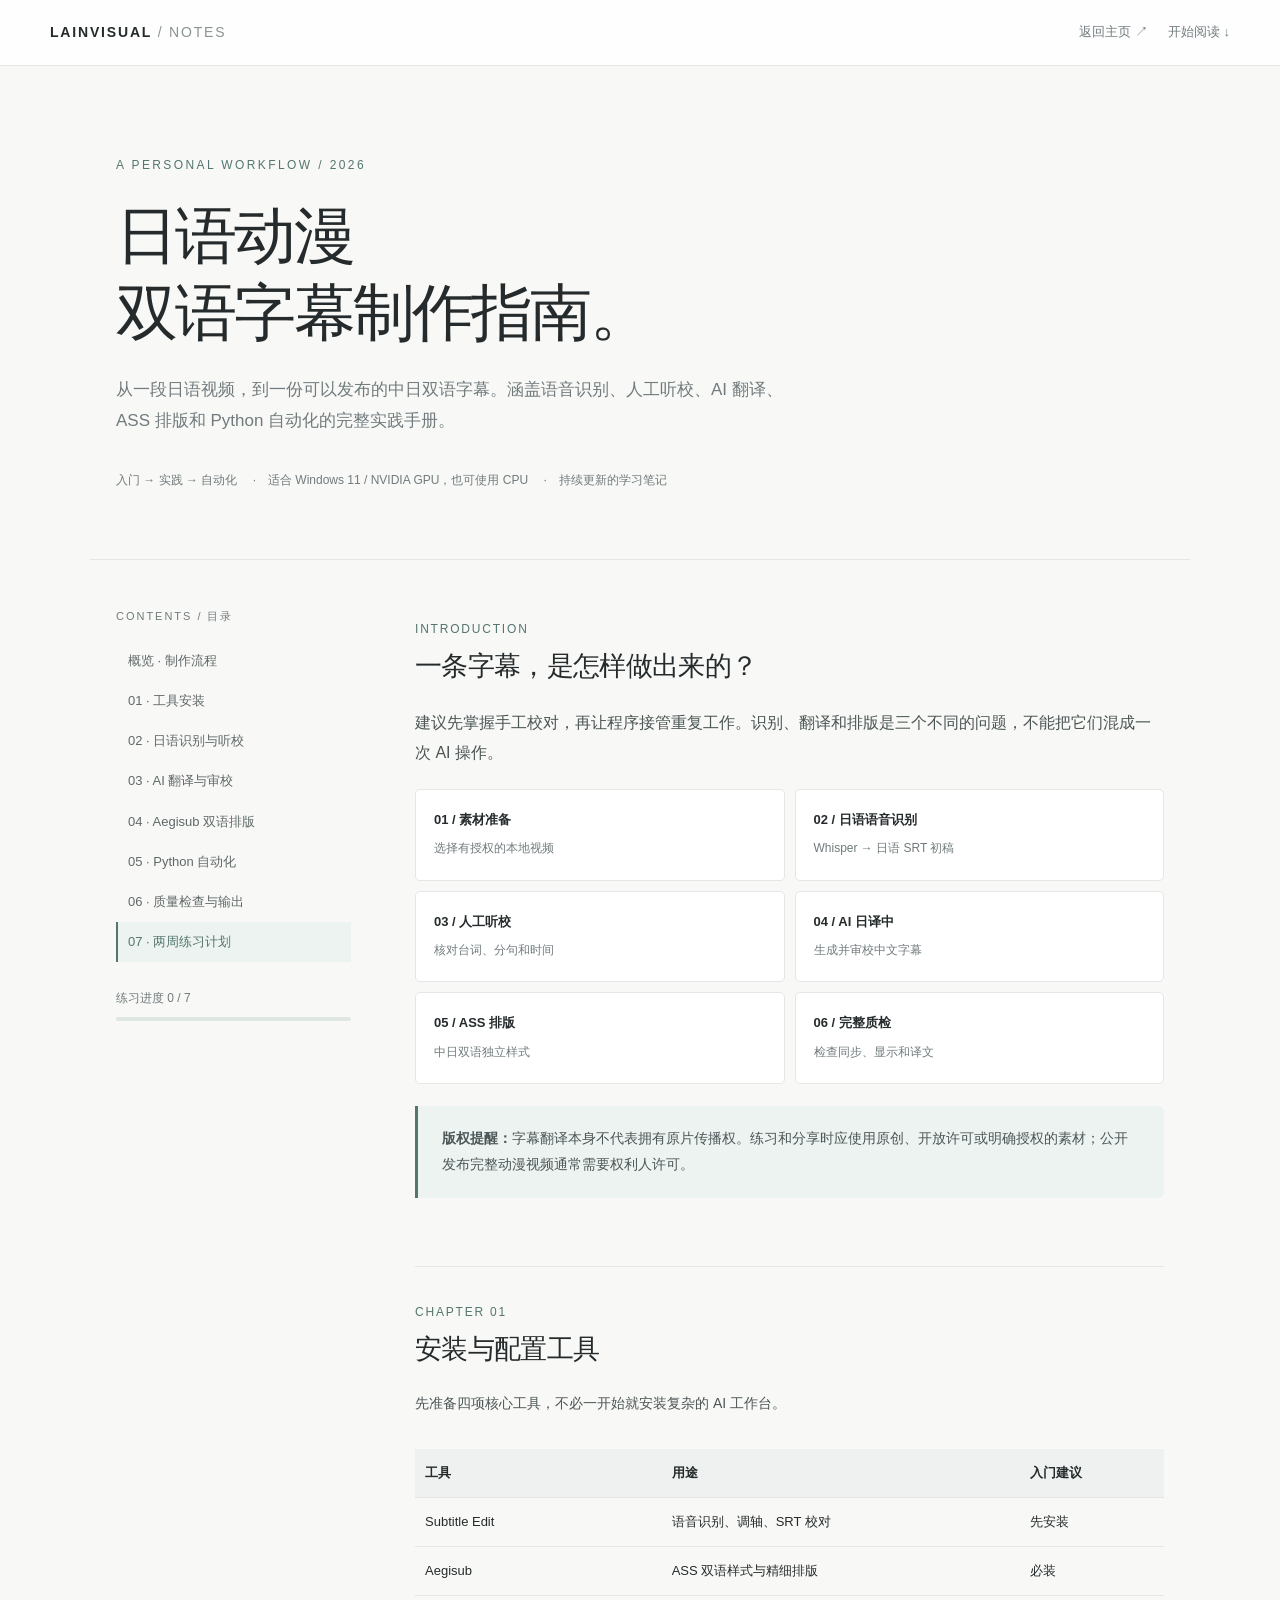
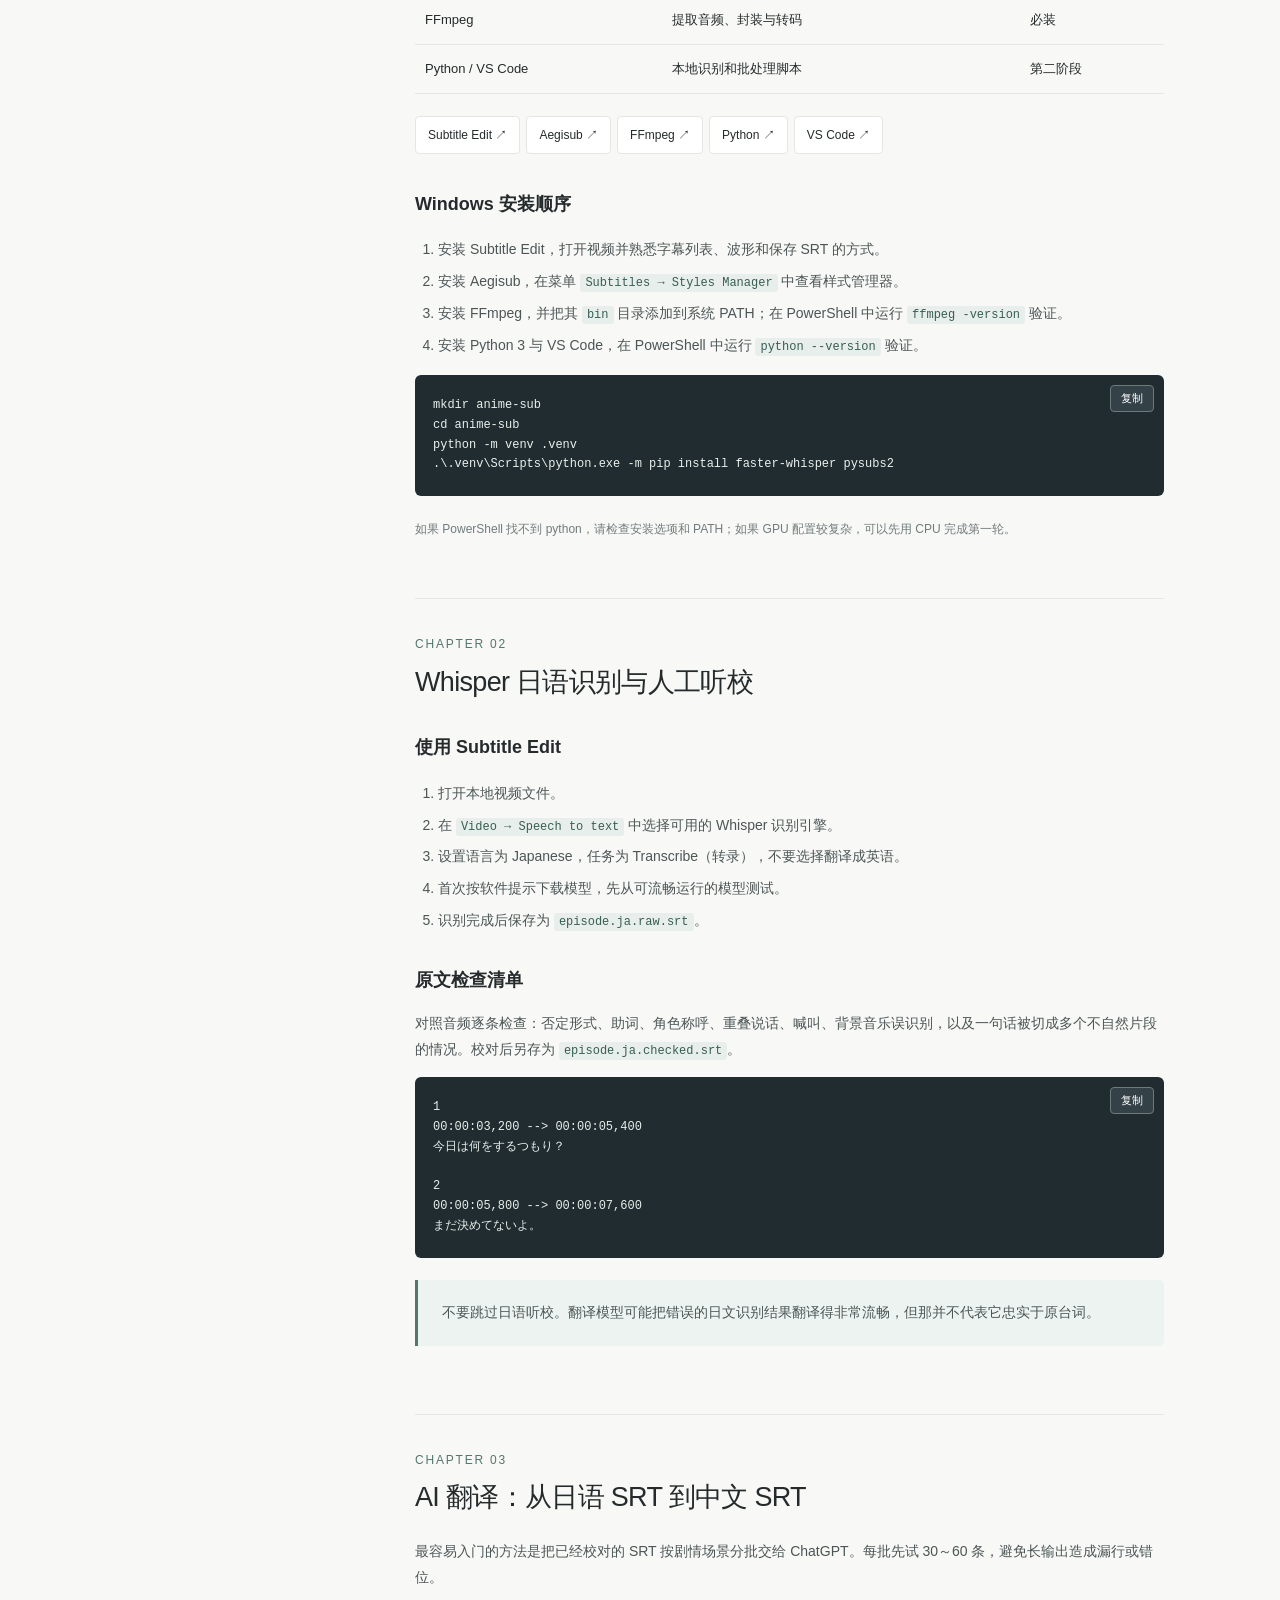
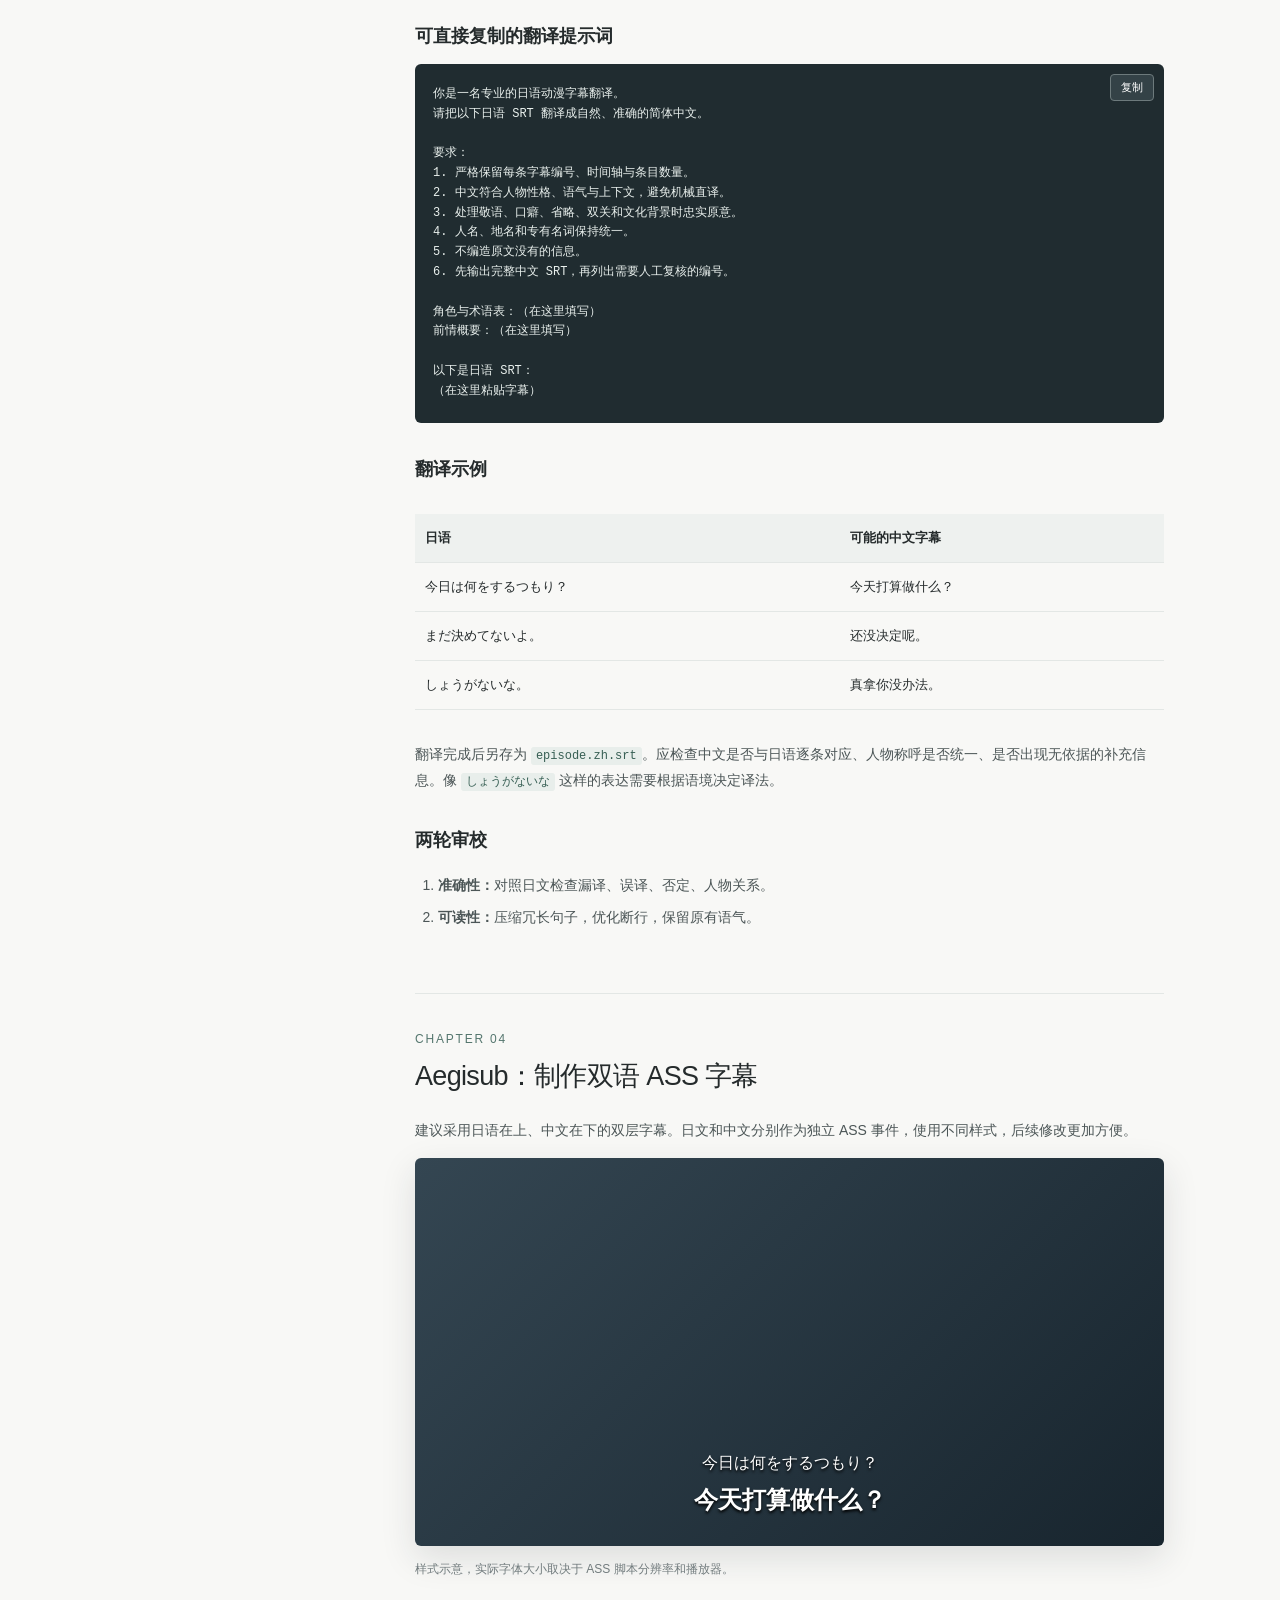
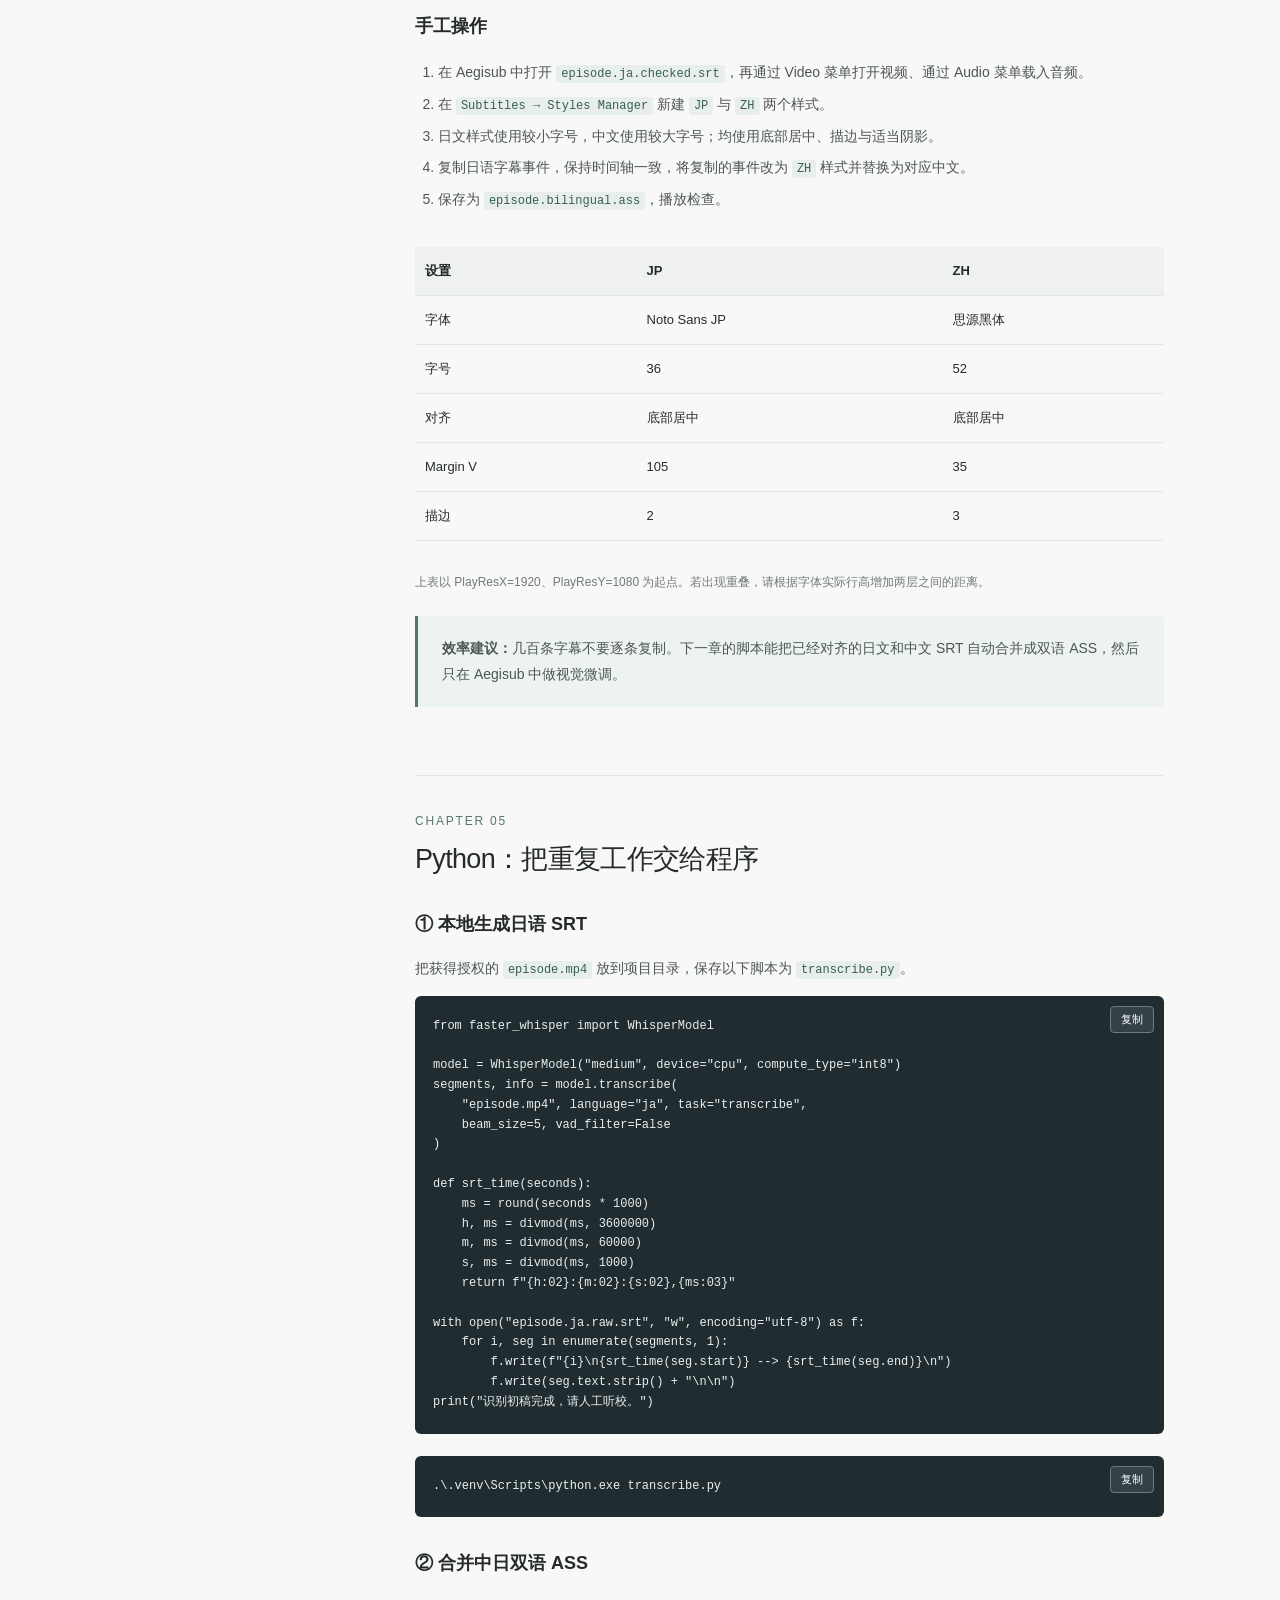
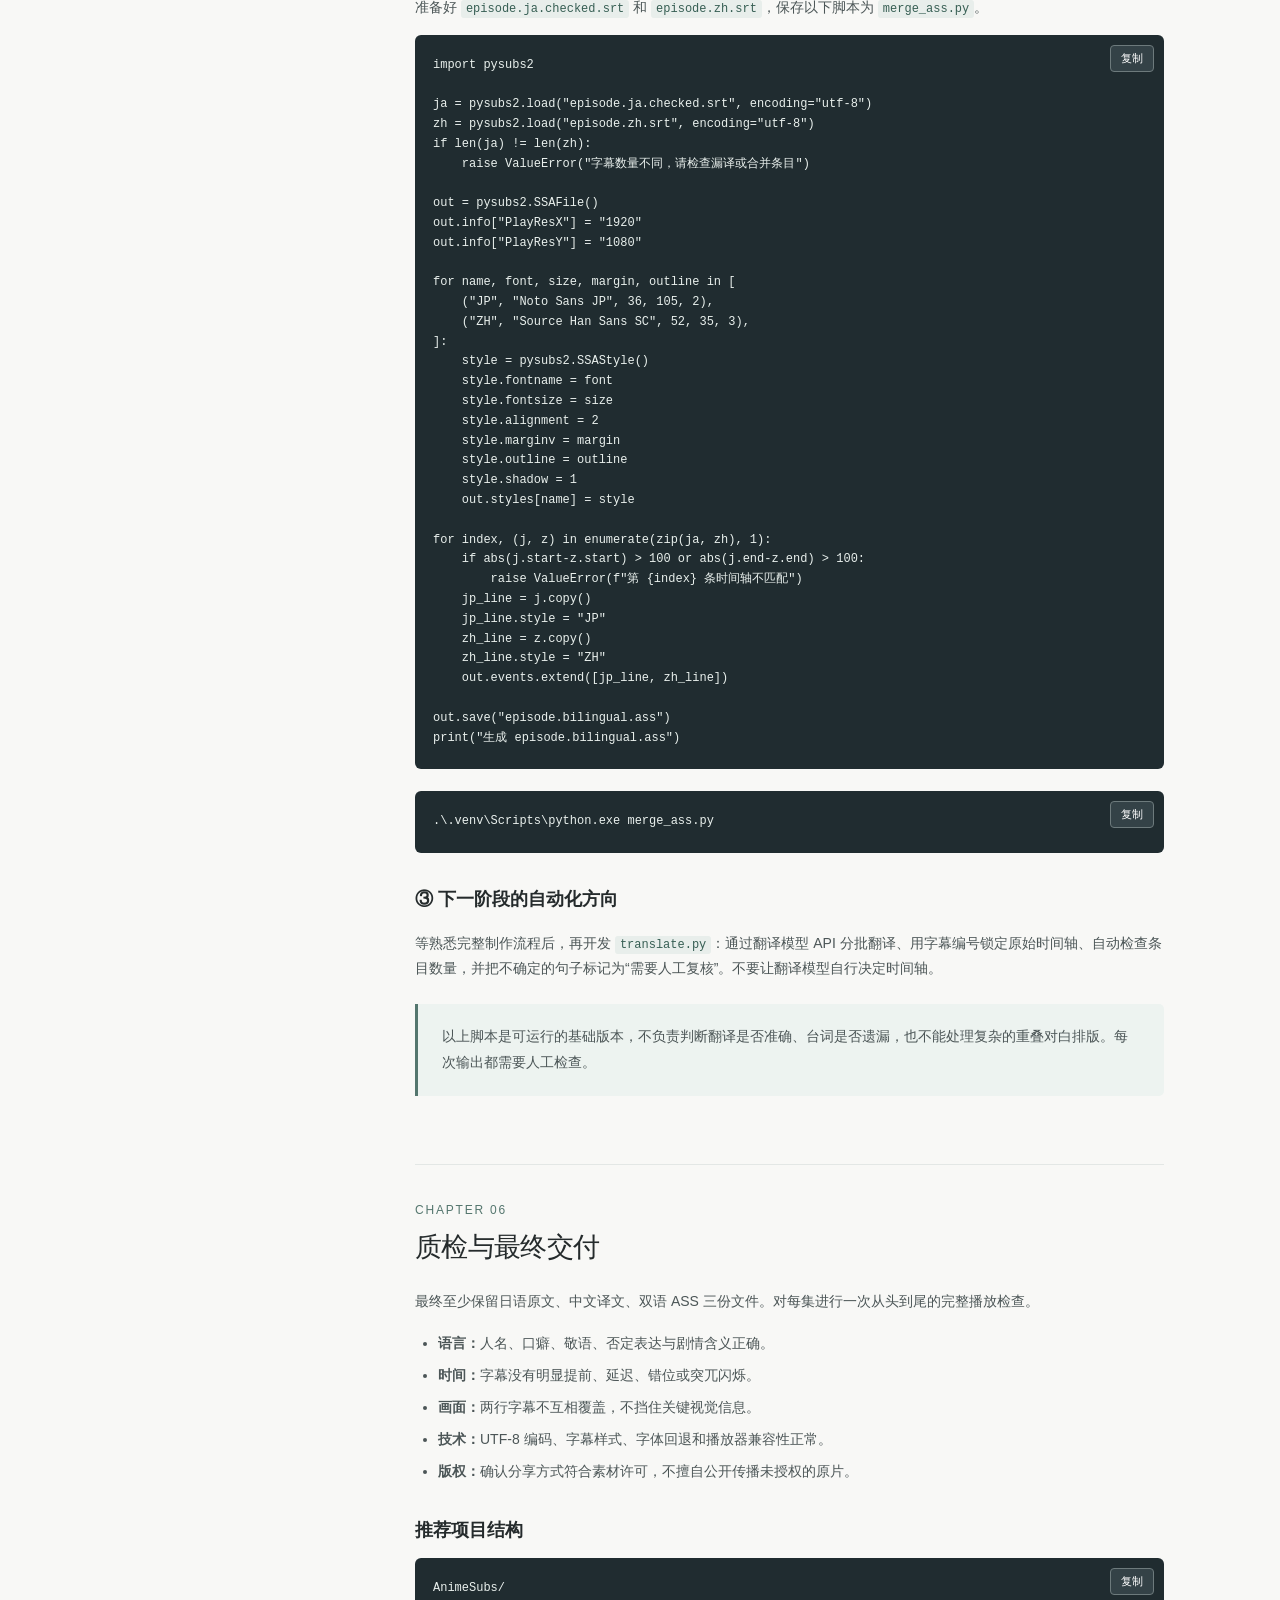
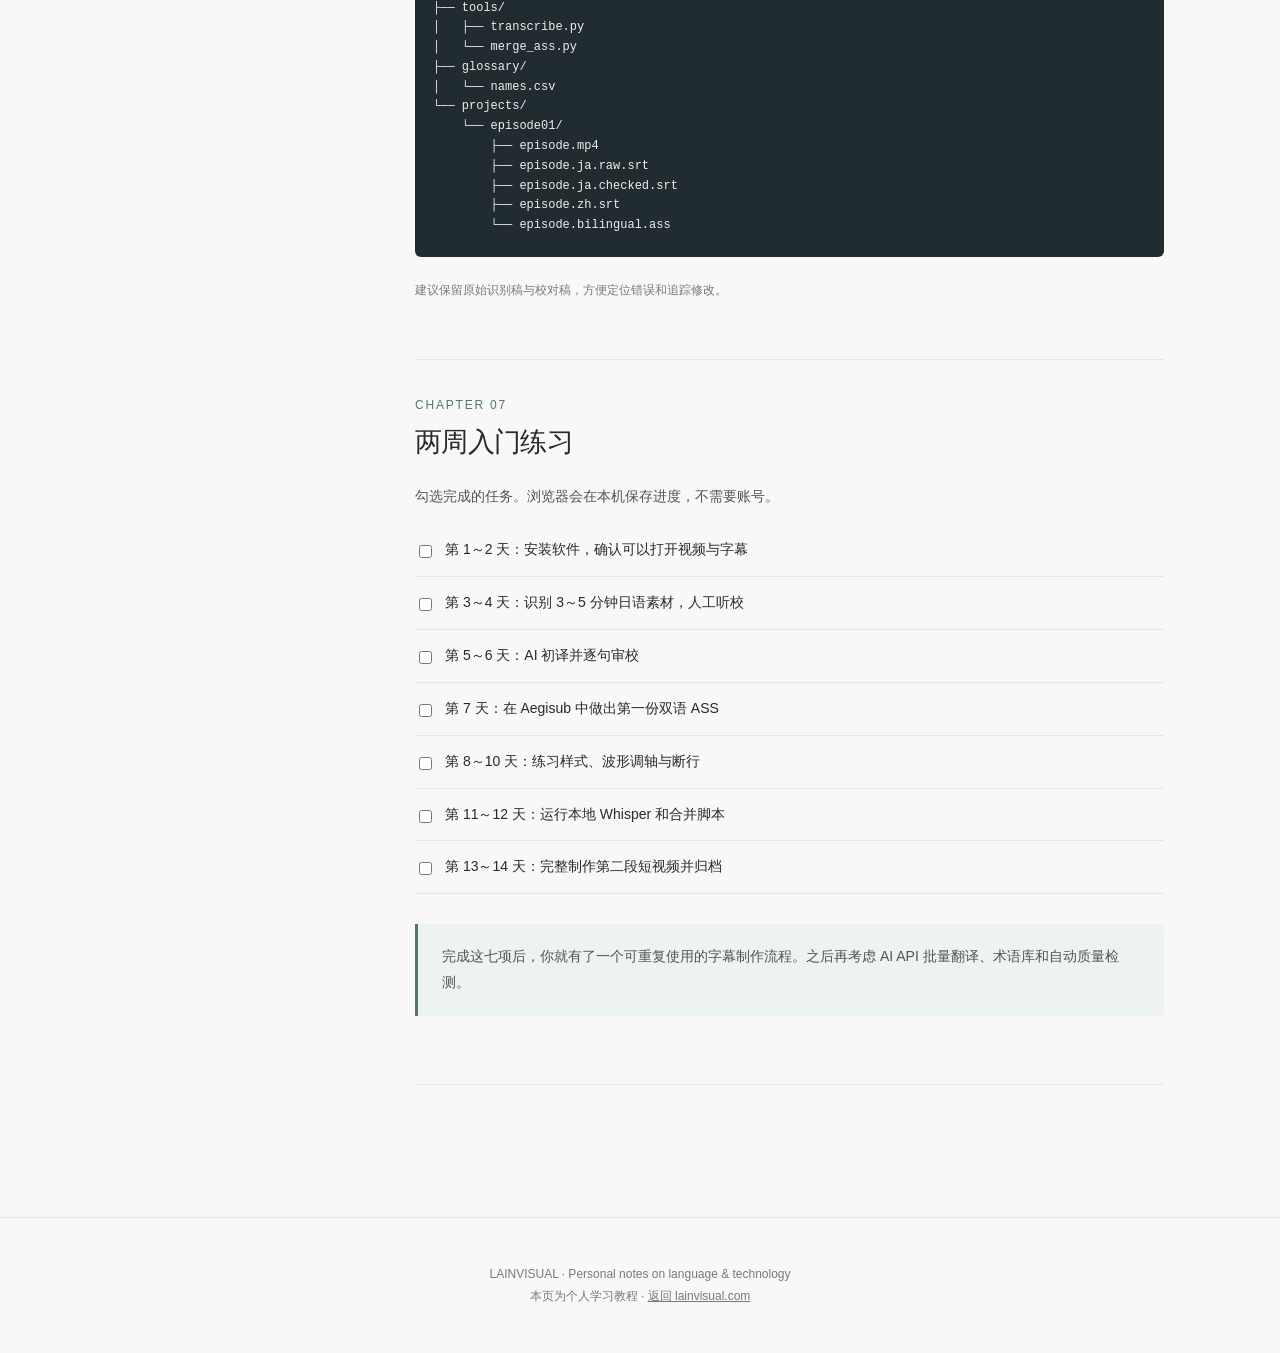
==== subtitle-guide/index.html @ d0a7da29 "Add files via upload" ====
<!doctype html>
<html lang="zh-CN">
<head>
<meta charset="utf-8"><meta name="viewport" content="width=device-width,initial-scale=1">
<meta name="description" content="从零开始制作日语动漫中日双语字幕：Whisper 识别、AI 翻译、Aegisub 排版与 Python 自动化。">
<title>日语动漫双语字幕制作指南 — lainvisual</title>
<style>
:root{--bg:#f8f8f6;--paper:#fff;--ink:#252b2c;--muted:#717b7d;--line:#e3e7e5;--accent:#54766e;--light:#edf3f0;--code:#202c30}*{box-sizing:border-box}html{scroll-behavior:smooth}body{margin:0;background:var(--bg);color:var(--ink);font-family:Inter,-apple-system,BlinkMacSystemFont,"Noto Sans SC","Microsoft YaHei",sans-serif;line-height:1.85}a{color:inherit}a:hover{color:var(--accent)}.top{height:66px;border-bottom:1px solid var(--line);background:#ffffffd9;backdrop-filter:blur(12px);display:flex;align-items:center;justify-content:space-between;padding:0 max(24px,calc((100vw - 1180px)/2));position:sticky;top:0;z-index:5}.brand{text-decoration:none;letter-spacing:.13em;font-weight:600;font-size:14px}.topright{font-size:13px;color:var(--muted)}.topright a{text-decoration:none;margin-left:20px}.hero{max-width:1100px;margin:auto;padding:88px 26px 68px;border-bottom:1px solid var(--line)}.eyebrow{font-size:12px;letter-spacing:.2em;color:var(--accent);text-transform:uppercase}.hero h1{font-size:clamp(35px,5vw,62px);letter-spacing:-.045em;line-height:1.24;font-weight:500;margin:22px 0}.hero p{font-size:17px;max-width:670px;color:var(--muted)}.hero .meta{font-size:12px;margin-top:32px;color:var(--muted)}.layout{max-width:1100px;margin:0 auto;display:grid;grid-template-columns:235px minmax(0,1fr);gap:64px;padding:46px 26px 110px}.side{align-self:start;position:sticky;top:100px}.side .small{font-size:11px;letter-spacing:.18em;color:var(--muted);margin:0 0 15px}.side a{display:block;padding:8px 10px;border-left:2px solid transparent;text-decoration:none;font-size:13px;color:#5f6869}.side a.active,.side a:hover{border-color:var(--accent);color:var(--accent);background:#edf3f0}.progress{margin-top:25px;font-size:12px;color:var(--muted)}.bar{height:4px;background:#e0e6e2;border-radius:9px;margin-top:8px;overflow:hidden}.bar span{display:block;background:var(--accent);height:100%;width:0;transition:width .2s}main{min-width:0}section{padding:12px 0 46px;margin-bottom:22px;border-bottom:1px solid var(--line);scroll-margin-top:90px}h2{font-weight:500;font-size:27px;letter-spacing:-.025em;line-height:1.4;margin:0 0 22px}h3{font-size:18px;font-weight:600;margin:30px 0 10px}p,li{font-size:14px;color:#4c5657}li{margin:6px 0}ul,ol{padding-left:23px}.num{font-size:12px;color:var(--accent);letter-spacing:.15em;margin-bottom:8px}.lead{font-size:16px;color:#4b5655}.callout{background:var(--light);padding:20px 24px;border-left:3px solid var(--accent);margin:22px 0;border-radius:0 5px 5px 0}.callout p{margin:0}.flow{display:grid;grid-template-columns:repeat(2,1fr);gap:10px;margin:22px 0}.flow div,.panel{background:var(--paper);border:1px solid var(--line);padding:18px;border-radius:5px}.flow strong{display:block;font-size:13px}.flow small{color:var(--muted);font-size:12px}.links a{display:inline-block;padding:7px 12px;border:1px solid var(--line);border-radius:4px;text-decoration:none;background:#fff;font-size:12px;margin:4px 6px 4px 0}.links a:hover{border-color:var(--accent)}.tablewrap{overflow:auto}table{border-collapse:collapse;width:100%;font-size:13px;margin:18px 0}th,td{text-align:left;border-bottom:1px solid var(--line);padding:12px 10px;vertical-align:top}th{background:#eef1ef;font-weight:600}pre{background:var(--code);color:#e9f0ed;border-radius:6px;padding:21px 18px;overflow:auto;font-size:12px;line-height:1.65;margin:10px 0 22px}code{font-family:ui-monospace,SFMono-Regular,Consolas,monospace}p code,li code{background:#e8eeeb;padding:2px 5px;border-radius:3px;color:#375f54;font-size:12px}.codebox{position:relative}.copy{position:absolute;right:10px;top:10px;border:1px solid #6d7a7c;background:#344247;color:#fff;border-radius:4px;padding:5px 10px;cursor:pointer;font-size:11px}.preview{background:linear-gradient(135deg,#344652,#18252e);aspect-ratio:16/8.3;border-radius:6px;display:flex;flex-direction:column;justify-content:flex-end;align-items:center;padding:24px;color:#fff;box-shadow:0 12px 35px #1c2a3220}.preview .jp{font-size:16px;text-shadow:0 2px 3px #000}.preview .zh{font-size:24px;font-weight:600;text-shadow:0 2px 3px #000}.check{display:flex;align-items:flex-start;gap:10px;border-bottom:1px solid var(--line);padding:13px 0}.check input{accent-color:var(--accent);margin-top:8px}.check label{font-size:14px;cursor:pointer}.muted{color:var(--muted);font-size:12px}.foot{padding:45px 24px;text-align:center;border-top:1px solid var(--line);font-size:12px;color:var(--muted)}.mobile-nav{display:none}@media(max-width:780px){.hero{padding:60px 22px 48px}.layout{display:block;padding:20px 22px 65px}.side{display:none}.mobile-nav{display:block;padding:14px 22px;border-bottom:1px solid var(--line)}.mobile-nav select{width:100%;background:white;border:1px solid var(--line);padding:10px;color:var(--ink)}.flow{grid-template-columns:1fr}.top{padding:0 22px}.topright a{margin-left:12px}.preview .jp{font-size:12px}.preview .zh{font-size:18px}section{padding-top:32px}h2{font-size:24px}}
</style>
</head>
<body>
<header class="top"><a class="brand" href="https://lainvisual.com/">LAINVISUAL <span style="font-weight:400;color:#899391">/ NOTES</span></a><div class="topright"><a href="https://lainvisual.com/">返回主页 ↗</a><a href="#start">开始阅读 ↓</a></div></header>
<div class="hero"><div class="eyebrow">A PERSONAL WORKFLOW / 2026</div><h1>日语动漫<br>双语字幕制作指南。</h1><p>从一段日语视频，到一份可以发布的中日双语字幕。涵盖语音识别、人工听校、AI 翻译、ASS 排版和 Python 自动化的完整实践手册。</p><div class="meta">入门 → 实践 → 自动化　 ·　适合 Windows 11 / NVIDIA GPU，也可使用 CPU　 ·　持续更新的学习笔记</div></div>
<div class="mobile-nav"><select aria-label="跳转章节" onchange="location.hash=this.value"><option value="start">选择章节</option><option value="tools">01 · 安装工具</option><option value="transcribe">02 · 识别日语</option><option value="translate">03 · AI 翻译</option><option value="aegisub">04 · 双语排版</option><option value="automation">05 · Python 自动化</option><option value="quality">06 · 质检</option><option value="plan">07 · 练习计划</option></select></div>
<div class="layout"><aside class="side"><div class="small">CONTENTS / 目录</div><nav id="nav"><a href="#start">概览 · 制作流程</a><a href="#tools">01 · 工具安装</a><a href="#transcribe">02 · 日语识别与听校</a><a href="#translate">03 · AI 翻译与审校</a><a href="#aegisub">04 · Aegisub 双语排版</a><a href="#automation">05 · Python 自动化</a><a href="#quality">06 · 质量检查与输出</a><a href="#plan">07 · 两周练习计划</a></nav><div class="progress">练习进度 <span id="count">0 / 7</span><div class="bar"><span id="fill"></span></div></div></aside>
<main>
<section id="start"><div class="num">INTRODUCTION</div><h2>一条字幕，是怎样做出来的？</h2><p class="lead">建议先掌握手工校对，再让程序接管重复工作。识别、翻译和排版是三个不同的问题，不能把它们混成一次 AI 操作。</p><div class="flow"><div><strong>01 / 素材准备</strong><small>选择有授权的本地视频</small></div><div><strong>02 / 日语语音识别</strong><small>Whisper → 日语 SRT 初稿</small></div><div><strong>03 / 人工听校</strong><small>核对台词、分句和时间</small></div><div><strong>04 / AI 日译中</strong><small>生成并审校中文字幕</small></div><div><strong>05 / ASS 排版</strong><small>中日双语独立样式</small></div><div><strong>06 / 完整质检</strong><small>检查同步、显示和译文</small></div></div><div class="callout"><p><strong>版权提醒：</strong>字幕翻译本身不代表拥有原片传播权。练习和分享时应使用原创、开放许可或明确授权的素材；公开发布完整动漫视频通常需要权利人许可。</p></div></section>
<section id="tools"><div class="num">CHAPTER 01</div><h2>安装与配置工具</h2><p>先准备四项核心工具，不必一开始就安装复杂的 AI 工作台。</p><div class="tablewrap"><table><thead><tr><th>工具</th><th>用途</th><th>入门建议</th></tr></thead><tbody><tr><td>Subtitle Edit</td><td>语音识别、调轴、SRT 校对</td><td>先安装</td></tr><tr><td>Aegisub</td><td>ASS 双语样式与精细排版</td><td>必装</td></tr><tr><td>FFmpeg</td><td>提取音频、封装与转码</td><td>必装</td></tr><tr><td>Python / VS Code</td><td>本地识别和批处理脚本</td><td>第二阶段</td></tr></tbody></table></div><div class="links"><a href="https://github.com/SubtitleEdit/subtitleedit" target="_blank" rel="noopener">Subtitle Edit ↗</a><a href="https://aegisub.org/" target="_blank" rel="noopener">Aegisub ↗</a><a href="https://ffmpeg.org/download.html" target="_blank" rel="noopener">FFmpeg ↗</a><a href="https://www.python.org/downloads/" target="_blank" rel="noopener">Python ↗</a><a href="https://code.visualstudio.com/" target="_blank" rel="noopener">VS Code ↗</a></div><h3>Windows 安装顺序</h3><ol><li>安装 Subtitle Edit，打开视频并熟悉字幕列表、波形和保存 SRT 的方式。</li><li>安装 Aegisub，在菜单 <code>Subtitles → Styles Manager</code> 中查看样式管理器。</li><li>安装 FFmpeg，并把其 <code>bin</code> 目录添加到系统 PATH；在 PowerShell 中运行 <code>ffmpeg -version</code> 验证。</li><li>安装 Python 3 与 VS Code，在 PowerShell 中运行 <code>python --version</code> 验证。</li></ol><div class="codebox"><button class="copy">复制</button><pre><code>mkdir anime-sub
cd anime-sub
python -m venv .venv
.\.venv\Scripts\python.exe -m pip install faster-whisper pysubs2</code></pre></div><p class="muted">如果 PowerShell 找不到 python，请检查安装选项和 PATH；如果 GPU 配置较复杂，可以先用 CPU 完成第一轮。</p></section>
<section id="transcribe"><div class="num">CHAPTER 02</div><h2>Whisper 日语识别与人工听校</h2><h3>使用 Subtitle Edit</h3><ol><li>打开本地视频文件。</li><li>在 <code>Video → Speech to text</code> 中选择可用的 Whisper 识别引擎。</li><li>设置语言为 Japanese，任务为 Transcribe（转录），不要选择翻译成英语。</li><li>首次按软件提示下载模型，先从可流畅运行的模型测试。</li><li>识别完成后保存为 <code>episode.ja.raw.srt</code>。</li></ol><h3>原文检查清单</h3><p>对照音频逐条检查：否定形式、助词、角色称呼、重叠说话、喊叫、背景音乐误识别，以及一句话被切成多个不自然片段的情况。校对后另存为 <code>episode.ja.checked.srt</code>。</p><div class="codebox"><button class="copy">复制</button><pre><code>1
00:00:03,200 --> 00:00:05,400
今日は何をするつもり？

2
00:00:05,800 --> 00:00:07,600
まだ決めてないよ。</code></pre></div><div class="callout"><p>不要跳过日语听校。翻译模型可能把错误的日文识别结果翻译得非常流畅，但那并不代表它忠实于原台词。</p></div></section>
<section id="translate"><div class="num">CHAPTER 03</div><h2>AI 翻译：从日语 SRT 到中文 SRT</h2><p>最容易入门的方法是把已经校对的 SRT 按剧情场景分批交给 ChatGPT。每批先试 30～60 条，避免长输出造成漏行或错位。</p><h3>可直接复制的翻译提示词</h3><div class="codebox"><button class="copy">复制</button><pre><code>你是一名专业的日语动漫字幕翻译。
请把以下日语 SRT 翻译成自然、准确的简体中文。

要求：
1. 严格保留每条字幕编号、时间轴与条目数量。
2. 中文符合人物性格、语气与上下文，避免机械直译。
3. 处理敬语、口癖、省略、双关和文化背景时忠实原意。
4. 人名、地名和专有名词保持统一。
5. 不编造原文没有的信息。
6. 先输出完整中文 SRT，再列出需要人工复核的编号。

角色与术语表：（在这里填写）
前情概要：（在这里填写）

以下是日语 SRT：
（在这里粘贴字幕）</code></pre></div><h3>翻译示例</h3><div class="tablewrap"><table><thead><tr><th>日语</th><th>可能的中文字幕</th></tr></thead><tbody><tr><td>今日は何をするつもり？</td><td>今天打算做什么？</td></tr><tr><td>まだ決めてないよ。</td><td>还没决定呢。</td></tr><tr><td>しょうがないな。</td><td>真拿你没办法。</td></tr></tbody></table></div><p>翻译完成后另存为 <code>episode.zh.srt</code>。应检查中文是否与日语逐条对应、人物称呼是否统一、是否出现无依据的补充信息。像 <code>しょうがないな</code> 这样的表达需要根据语境决定译法。</p><h3>两轮审校</h3><ol><li><strong>准确性：</strong>对照日文检查漏译、误译、否定、人物关系。</li><li><strong>可读性：</strong>压缩冗长句子，优化断行，保留原有语气。</li></ol></section>
<section id="aegisub"><div class="num">CHAPTER 04</div><h2>Aegisub：制作双语 ASS 字幕</h2><p>建议采用日语在上、中文在下的双层字幕。日文和中文分别作为独立 ASS 事件，使用不同样式，后续修改更加方便。</p><div class="preview"><div class="jp">今日は何をするつもり？</div><div class="zh">今天打算做什么？</div></div><p class="muted">样式示意，实际字体大小取决于 ASS 脚本分辨率和播放器。</p><h3>手工操作</h3><ol><li>在 Aegisub 中打开 <code>episode.ja.checked.srt</code>，再通过 Video 菜单打开视频、通过 Audio 菜单载入音频。</li><li>在 <code>Subtitles → Styles Manager</code> 新建 <code>JP</code> 与 <code>ZH</code> 两个样式。</li><li>日文样式使用较小字号，中文使用较大字号；均使用底部居中、描边与适当阴影。</li><li>复制日语字幕事件，保持时间轴一致，将复制的事件改为 <code>ZH</code> 样式并替换为对应中文。</li><li>保存为 <code>episode.bilingual.ass</code>，播放检查。</li></ol><div class="tablewrap"><table><thead><tr><th>设置</th><th>JP</th><th>ZH</th></tr></thead><tbody><tr><td>字体</td><td>Noto Sans JP</td><td>思源黑体</td></tr><tr><td>字号</td><td>36</td><td>52</td></tr><tr><td>对齐</td><td>底部居中</td><td>底部居中</td></tr><tr><td>Margin V</td><td>105</td><td>35</td></tr><tr><td>描边</td><td>2</td><td>3</td></tr></tbody></table></div><p class="muted">上表以 PlayResX=1920、PlayResY=1080 为起点。若出现重叠，请根据字体实际行高增加两层之间的距离。</p><div class="callout"><p><strong>效率建议：</strong>几百条字幕不要逐条复制。下一章的脚本能把已经对齐的日文和中文 SRT 自动合并成双语 ASS，然后只在 Aegisub 中做视觉微调。</p></div></section>
<section id="automation"><div class="num">CHAPTER 05</div><h2>Python：把重复工作交给程序</h2><h3>① 本地生成日语 SRT</h3><p>把获得授权的 <code>episode.mp4</code> 放到项目目录，保存以下脚本为 <code>transcribe.py</code>。</p><div class="codebox"><button class="copy">复制</button><pre><code>from faster_whisper import WhisperModel

model = WhisperModel("medium", device="cpu", compute_type="int8")
segments, info = model.transcribe(
    "episode.mp4", language="ja", task="transcribe",
    beam_size=5, vad_filter=False
)

def srt_time(seconds):
    ms = round(seconds * 1000)
    h, ms = divmod(ms, 3600000)
    m, ms = divmod(ms, 60000)
    s, ms = divmod(ms, 1000)
    return f"{h:02}:{m:02}:{s:02},{ms:03}"

with open("episode.ja.raw.srt", "w", encoding="utf-8") as f:
    for i, seg in enumerate(segments, 1):
        f.write(f"{i}\n{srt_time(seg.start)} --> {srt_time(seg.end)}\n")
        f.write(seg.text.strip() + "\n\n")
print("识别初稿完成，请人工听校。")</code></pre></div><div class="codebox"><button class="copy">复制</button><pre><code>.\.venv\Scripts\python.exe transcribe.py</code></pre></div><h3>② 合并中日双语 ASS</h3><p>准备好 <code>episode.ja.checked.srt</code> 和 <code>episode.zh.srt</code>，保存以下脚本为 <code>merge_ass.py</code>。</p><div class="codebox"><button class="copy">复制</button><pre><code>import pysubs2

ja = pysubs2.load("episode.ja.checked.srt", encoding="utf-8")
zh = pysubs2.load("episode.zh.srt", encoding="utf-8")
if len(ja) != len(zh):
    raise ValueError("字幕数量不同，请检查漏译或合并条目")

out = pysubs2.SSAFile()
out.info["PlayResX"] = "1920"
out.info["PlayResY"] = "1080"

for name, font, size, margin, outline in [
    ("JP", "Noto Sans JP", 36, 105, 2),
    ("ZH", "Source Han Sans SC", 52, 35, 3),
]:
    style = pysubs2.SSAStyle()
    style.fontname = font
    style.fontsize = size
    style.alignment = 2
    style.marginv = margin
    style.outline = outline
    style.shadow = 1
    out.styles[name] = style

for index, (j, z) in enumerate(zip(ja, zh), 1):
    if abs(j.start-z.start) > 100 or abs(j.end-z.end) > 100:
        raise ValueError(f"第 {index} 条时间轴不匹配")
    jp_line = j.copy()
    jp_line.style = "JP"
    zh_line = z.copy()
    zh_line.style = "ZH"
    out.events.extend([jp_line, zh_line])

out.save("episode.bilingual.ass")
print("生成 episode.bilingual.ass")</code></pre></div><div class="codebox"><button class="copy">复制</button><pre><code>.\.venv\Scripts\python.exe merge_ass.py</code></pre></div><h3>③ 下一阶段的自动化方向</h3><p>等熟悉完整制作流程后，再开发 <code>translate.py</code>：通过翻译模型 API 分批翻译、用字幕编号锁定原始时间轴、自动检查条目数量，并把不确定的句子标记为“需要人工复核”。不要让翻译模型自行决定时间轴。</p><div class="callout"><p>以上脚本是可运行的基础版本，不负责判断翻译是否准确、台词是否遗漏，也不能处理复杂的重叠对白排版。每次输出都需要人工检查。</p></div></section>
<section id="quality"><div class="num">CHAPTER 06</div><h2>质检与最终交付</h2><p>最终至少保留日语原文、中文译文、双语 ASS 三份文件。对每集进行一次从头到尾的完整播放检查。</p><ul><li><strong>语言：</strong>人名、口癖、敬语、否定表达与剧情含义正确。</li><li><strong>时间：</strong>字幕没有明显提前、延迟、错位或突兀闪烁。</li><li><strong>画面：</strong>两行字幕不互相覆盖，不挡住关键视觉信息。</li><li><strong>技术：</strong>UTF-8 编码、字幕样式、字体回退和播放器兼容性正常。</li><li><strong>版权：</strong>确认分享方式符合素材许可，不擅自公开传播未授权的原片。</li></ul><h3>推荐项目结构</h3><div class="codebox"><button class="copy">复制</button><pre><code>AnimeSubs/
├── tools/
│   ├── transcribe.py
│   └── merge_ass.py
├── glossary/
│   └── names.csv
└── projects/
    └── episode01/
        ├── episode.mp4
        ├── episode.ja.raw.srt
        ├── episode.ja.checked.srt
        ├── episode.zh.srt
        └── episode.bilingual.ass</code></pre></div><p class="muted">建议保留原始识别稿与校对稿，方便定位错误和追踪修改。</p></section>
<section id="plan"><div class="num">CHAPTER 07</div><h2>两周入门练习</h2><p>勾选完成的任务。浏览器会在本机保存进度，不需要账号。</p><div id="checklist"><div class="check"><input id="t0" type="checkbox"><label for="t0">第 1～2 天：安装软件，确认可以打开视频与字幕</label></div><div class="check"><input id="t1" type="checkbox"><label for="t1">第 3～4 天：识别 3～5 分钟日语素材，人工听校</label></div><div class="check"><input id="t2" type="checkbox"><label for="t2">第 5～6 天：AI 初译并逐句审校</label></div><div class="check"><input id="t3" type="checkbox"><label for="t3">第 7 天：在 Aegisub 中做出第一份双语 ASS</label></div><div class="check"><input id="t4" type="checkbox"><label for="t4">第 8～10 天：练习样式、波形调轴与断行</label></div><div class="check"><input id="t5" type="checkbox"><label for="t5">第 11～12 天：运行本地 Whisper 和合并脚本</label></div><div class="check"><input id="t6" type="checkbox"><label for="t6">第 13～14 天：完整制作第二段短视频并归档</label></div></div><div class="callout" style="margin-top:30px"><p>完成这七项后，你就有了一个可重复使用的字幕制作流程。之后再考虑 AI API 批量翻译、术语库和自动质量检测。</p></div></section>
</main></div><footer class="foot">LAINVISUAL · Personal notes on language & technology<br>本页为个人学习教程 · <a href="https://lainvisual.com/">返回 lainvisual.com</a></footer>
<script>
document.querySelectorAll('.copy').forEach(button=>button.addEventListener('click',async()=>{const code=button.parentElement.querySelector('code').innerText;try{await navigator.clipboard.writeText(code);button.textContent='已复制 ✓';setTimeout(()=>button.textContent='复制',1700)}catch{button.textContent='请手动复制';setTimeout(()=>button.textContent='复制',1700)}}));
const checks=[...document.querySelectorAll('#checklist input')];try{const saved=JSON.parse(localStorage.getItem('lainvisual-subtitle-progress')||'[]');checks.forEach((c,i)=>c.checked=!!saved[i])}catch{}function update(){const n=checks.filter(c=>c.checked).length;document.getElementById('count').textContent=n+' / '+checks.length;document.getElementById('fill').style.width=(n/checks.length*100)+'%';try{localStorage.setItem('lainvisual-subtitle-progress',JSON.stringify(checks.map(c=>c.checked)))}catch{}}checks.forEach(c=>c.addEventListener('change',update));update();
const nav=[...document.querySelectorAll('#nav a')];const observer=new IntersectionObserver(entries=>{entries.forEach(e=>{if(e.isIntersecting){nav.forEach(a=>a.classList.toggle('active',a.getAttribute('href')==='#'+e.target.id))}})},{rootMargin:'-110px 0px -65% 0px'});document.querySelectorAll('main section').forEach(s=>observer.observe(s));
</script>
</body></html>
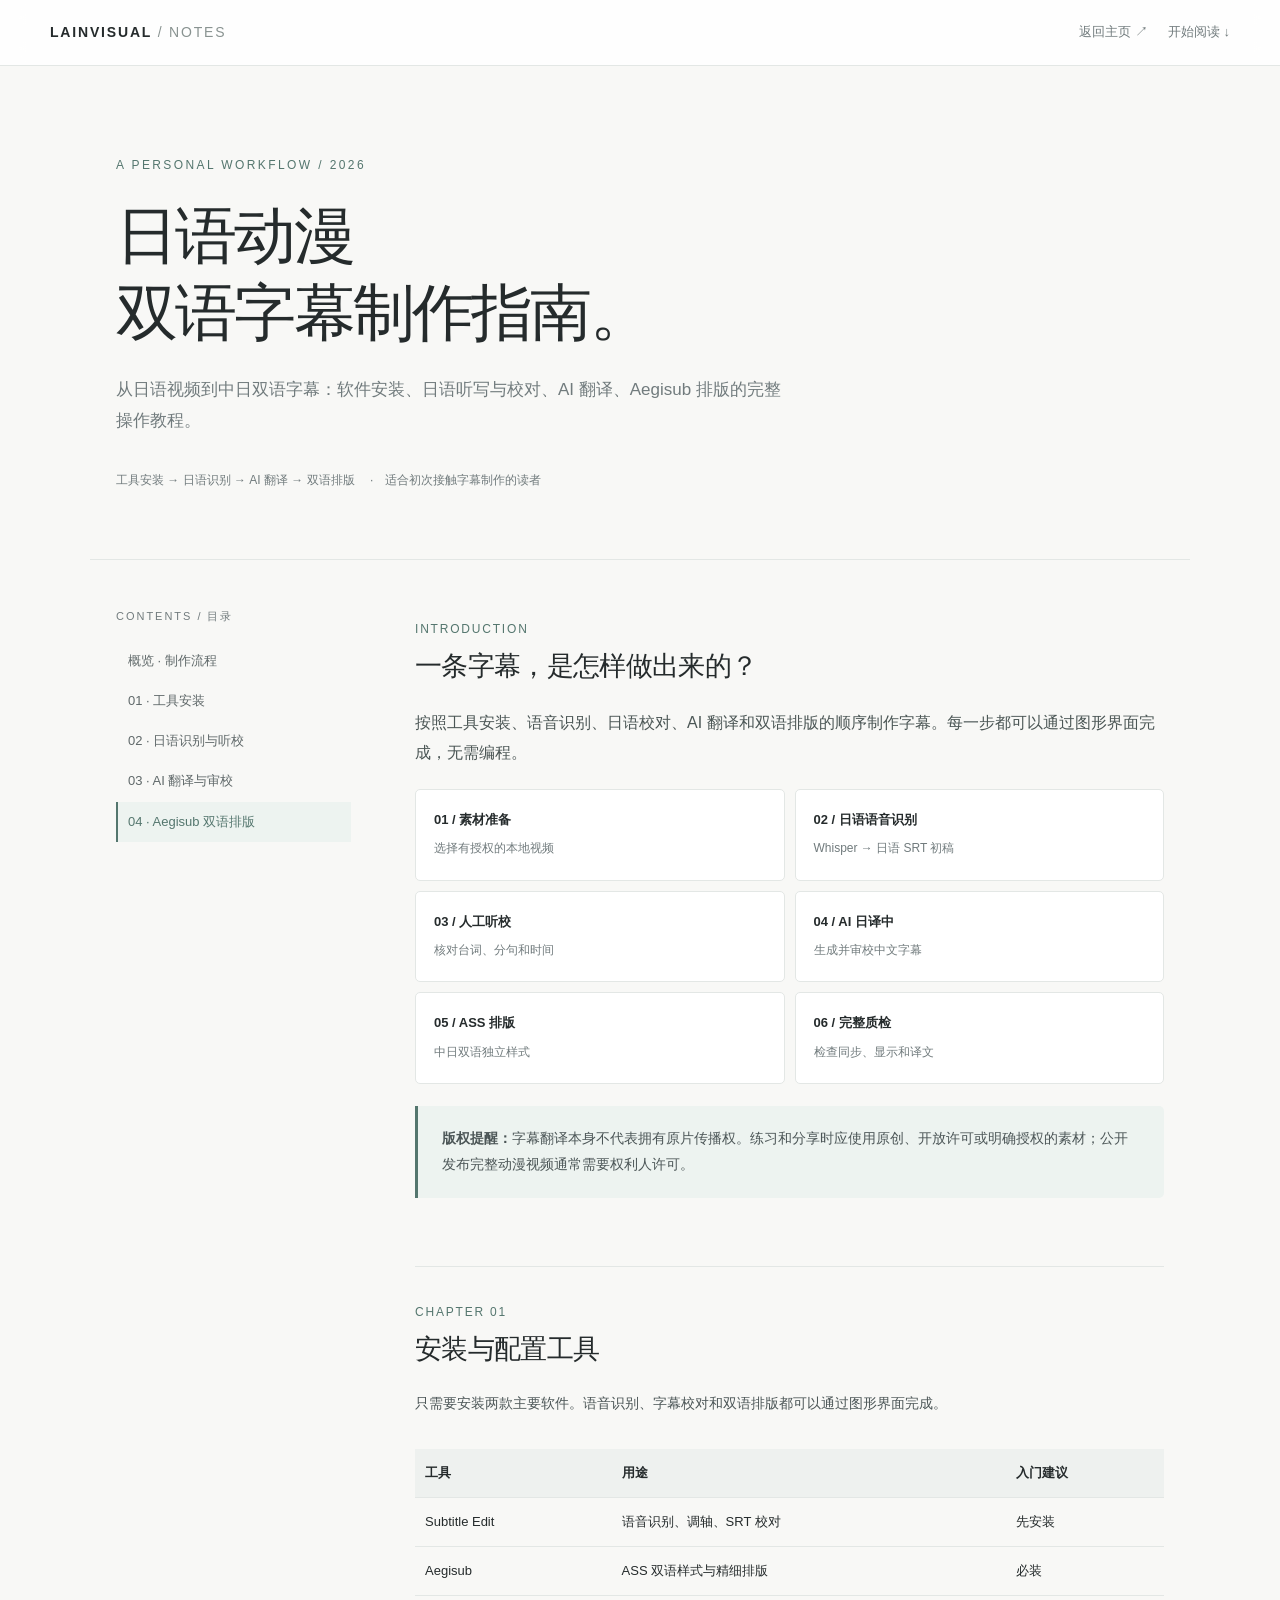
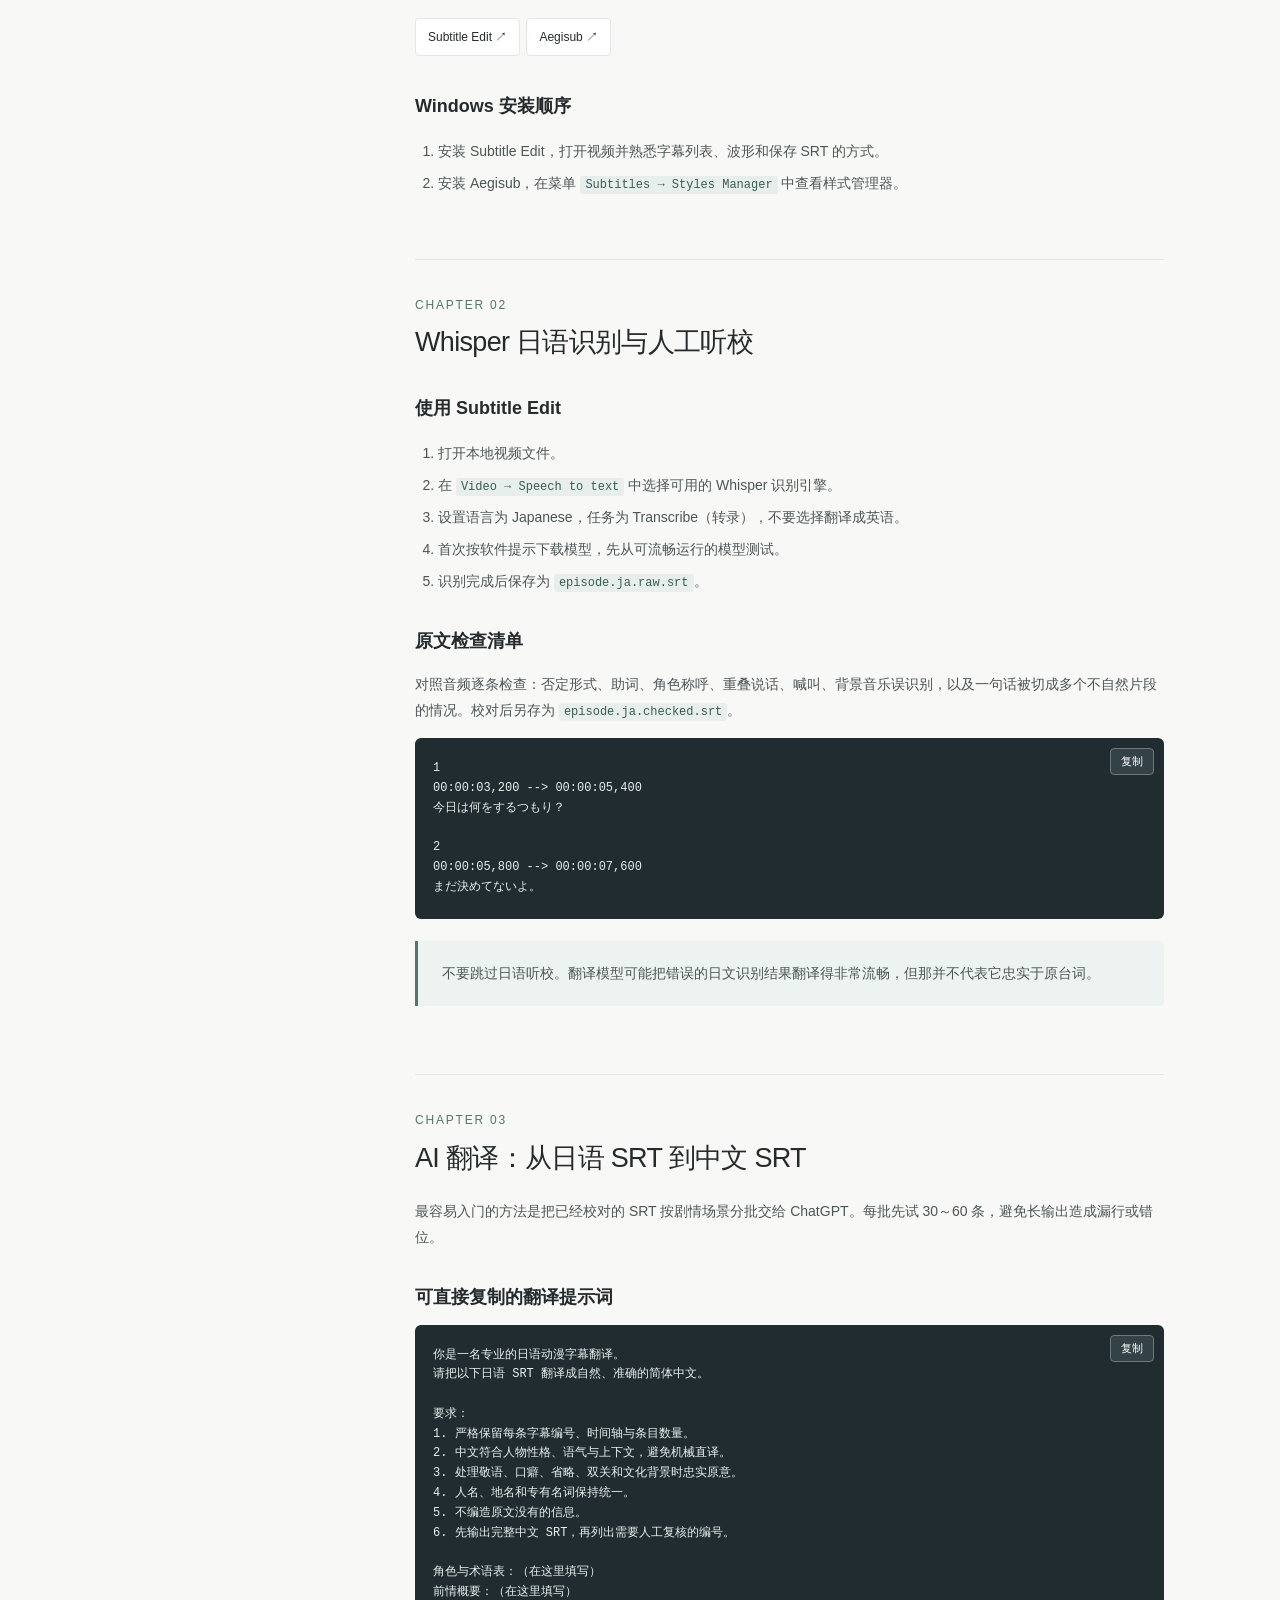
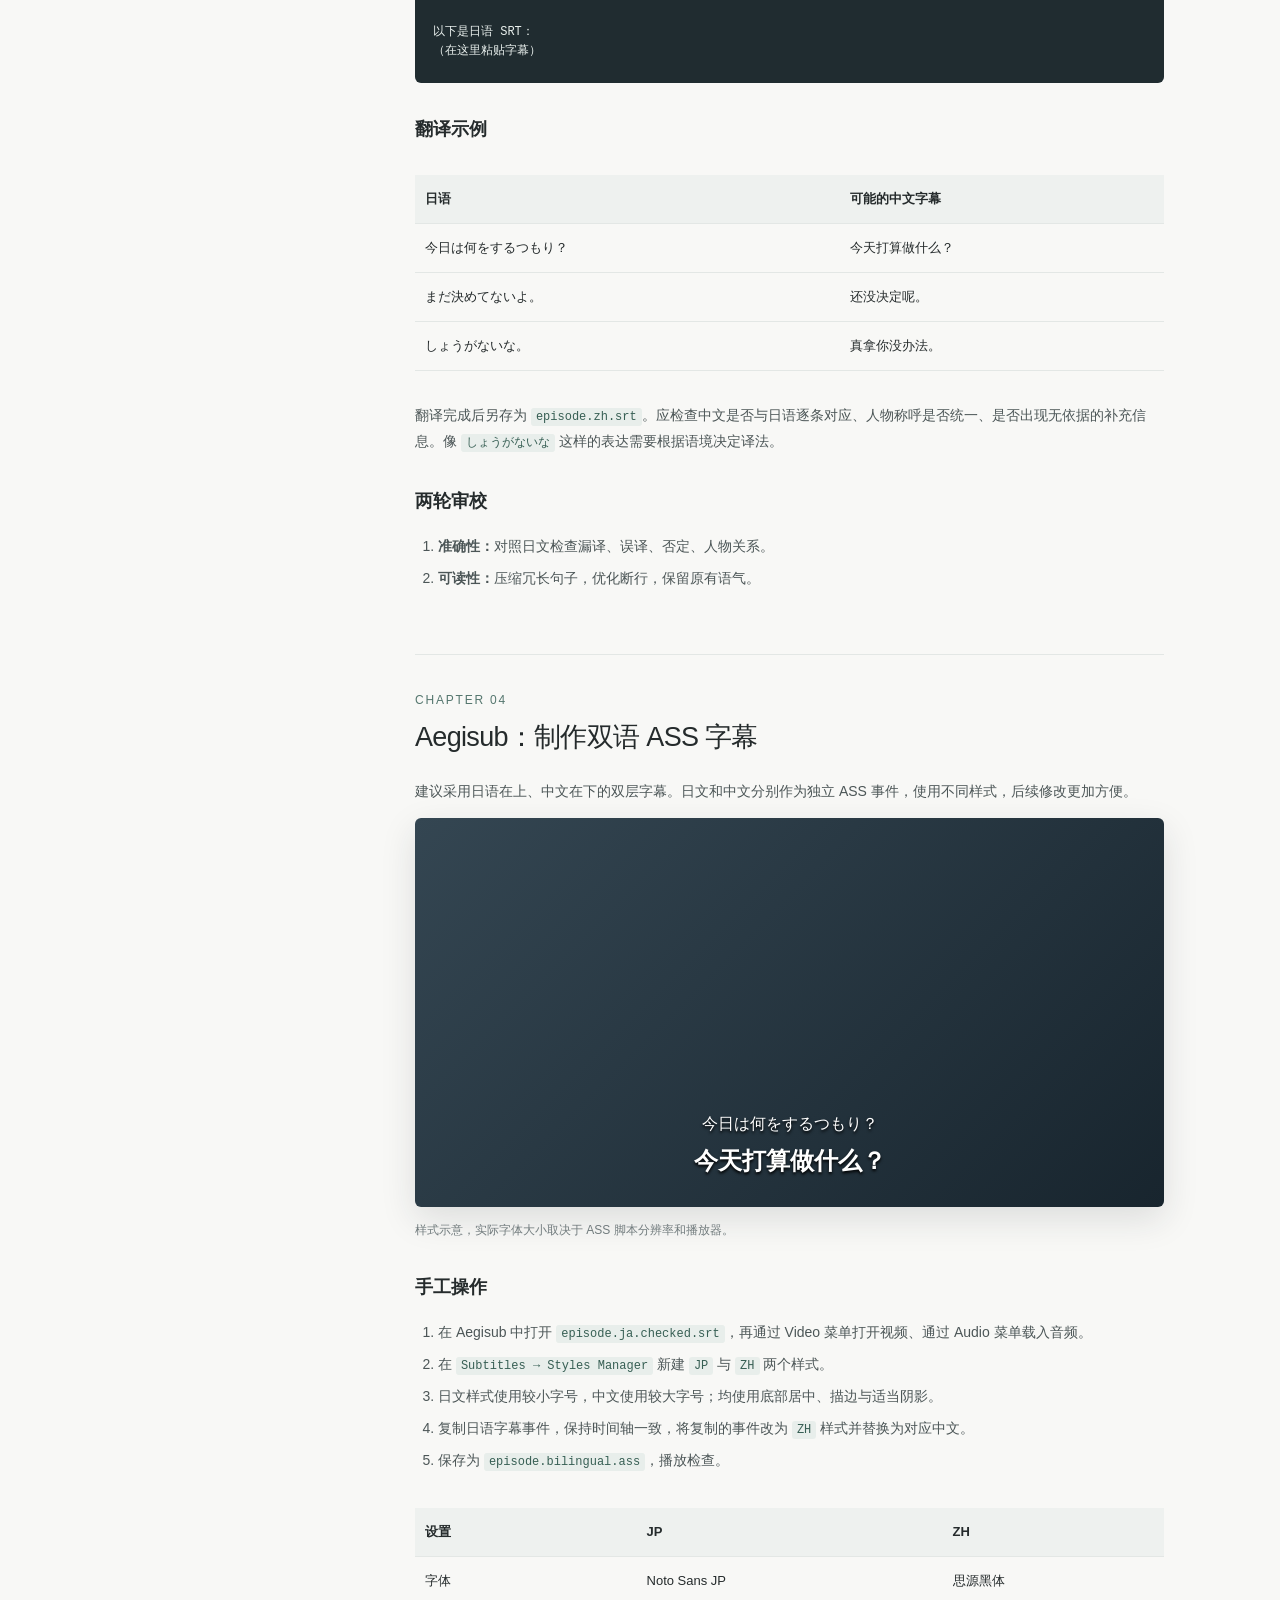
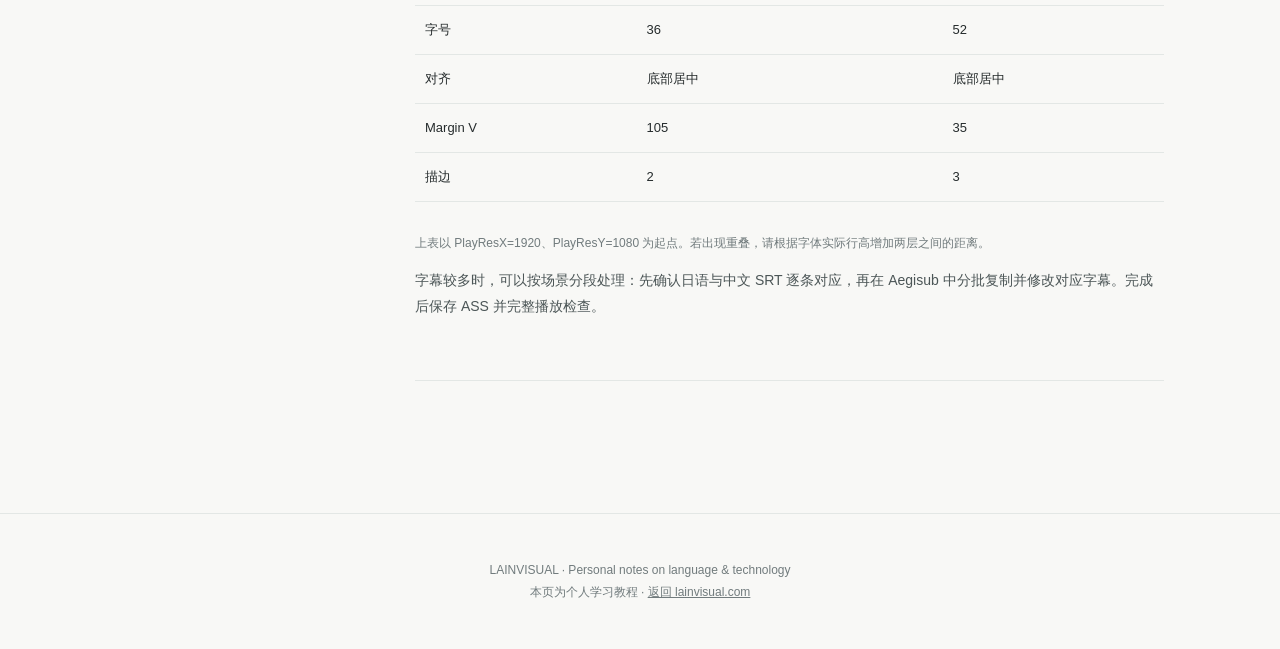
==== commit fc3d1834: "Add files via upload" ====
--- a/subtitle-guide/index.html
+++ b/subtitle-guide/index.html
@@ -1,8 +1,9 @@
-<!doctype html>
+<!DOCTYPE html>
+
 <html lang="zh-CN">
 <head>
-<meta charset="utf-8"><meta name="viewport" content="width=device-width,initial-scale=1">
-<meta name="description" content="从零开始制作日语动漫中日双语字幕：Whisper 识别、AI 翻译、Aegisub 排版与 Python 自动化。">
+<meta charset="utf-8"/><meta content="width=device-width,initial-scale=1" name="viewport"/>
+<meta content="日语动漫中日双语字幕制作指南：软件安装、Whisper 日语识别、AI 翻译与 Aegisub 双语排版。" name="description"/>
 <title>日语动漫双语字幕制作指南 — lainvisual</title>
 <style>
 :root{--bg:#f8f8f6;--paper:#fff;--ink:#252b2c;--muted:#717b7d;--line:#e3e7e5;--accent:#54766e;--light:#edf3f0;--code:#202c30}*{box-sizing:border-box}html{scroll-behavior:smooth}body{margin:0;background:var(--bg);color:var(--ink);font-family:Inter,-apple-system,BlinkMacSystemFont,"Noto Sans SC","Microsoft YaHei",sans-serif;line-height:1.85}a{color:inherit}a:hover{color:var(--accent)}.top{height:66px;border-bottom:1px solid var(--line);background:#ffffffd9;backdrop-filter:blur(12px);display:flex;align-items:center;justify-content:space-between;padding:0 max(24px,calc((100vw - 1180px)/2));position:sticky;top:0;z-index:5}.brand{text-decoration:none;letter-spacing:.13em;font-weight:600;font-size:14px}.topright{font-size:13px;color:var(--muted)}.topright a{text-decoration:none;margin-left:20px}.hero{max-width:1100px;margin:auto;padding:88px 26px 68px;border-bottom:1px solid var(--line)}.eyebrow{font-size:12px;letter-spacing:.2em;color:var(--accent);text-transform:uppercase}.hero h1{font-size:clamp(35px,5vw,62px);letter-spacing:-.045em;line-height:1.24;font-weight:500;margin:22px 0}.hero p{font-size:17px;max-width:670px;color:var(--muted)}.hero .meta{font-size:12px;margin-top:32px;color:var(--muted)}.layout{max-width:1100px;margin:0 auto;display:grid;grid-template-columns:235px minmax(0,1fr);gap:64px;padding:46px 26px 110px}.side{align-self:start;position:sticky;top:100px}.side .small{font-size:11px;letter-spacing:.18em;color:var(--muted);margin:0 0 15px}.side a{display:block;padding:8px 10px;border-left:2px solid transparent;text-decoration:none;font-size:13px;color:#5f6869}.side a.active,.side a:hover{border-color:var(--accent);color:var(--accent);background:#edf3f0}.progress{margin-top:25px;font-size:12px;color:var(--muted)}.bar{height:4px;background:#e0e6e2;border-radius:9px;margin-top:8px;overflow:hidden}.bar span{display:block;background:var(--accent);height:100%;width:0;transition:width .2s}main{min-width:0}section{padding:12px 0 46px;margin-bottom:22px;border-bottom:1px solid var(--line);scroll-margin-top:90px}h2{font-weight:500;font-size:27px;letter-spacing:-.025em;line-height:1.4;margin:0 0 22px}h3{font-size:18px;font-weight:600;margin:30px 0 10px}p,li{font-size:14px;color:#4c5657}li{margin:6px 0}ul,ol{padding-left:23px}.num{font-size:12px;color:var(--accent);letter-spacing:.15em;margin-bottom:8px}.lead{font-size:16px;color:#4b5655}.callout{background:var(--light);padding:20px 24px;border-left:3px solid var(--accent);margin:22px 0;border-radius:0 5px 5px 0}.callout p{margin:0}.flow{display:grid;grid-template-columns:repeat(2,1fr);gap:10px;margin:22px 0}.flow div,.panel{background:var(--paper);border:1px solid var(--line);padding:18px;border-radius:5px}.flow strong{display:block;font-size:13px}.flow small{color:var(--muted);font-size:12px}.links a{display:inline-block;padding:7px 12px;border:1px solid var(--line);border-radius:4px;text-decoration:none;background:#fff;font-size:12px;margin:4px 6px 4px 0}.links a:hover{border-color:var(--accent)}.tablewrap{overflow:auto}table{border-collapse:collapse;width:100%;font-size:13px;margin:18px 0}th,td{text-align:left;border-bottom:1px solid var(--line);padding:12px 10px;vertical-align:top}th{background:#eef1ef;font-weight:600}pre{background:var(--code);color:#e9f0ed;border-radius:6px;padding:21px 18px;overflow:auto;font-size:12px;line-height:1.65;margin:10px 0 22px}code{font-family:ui-monospace,SFMono-Regular,Consolas,monospace}p code,li code{background:#e8eeeb;padding:2px 5px;border-radius:3px;color:#375f54;font-size:12px}.codebox{position:relative}.copy{position:absolute;right:10px;top:10px;border:1px solid #6d7a7c;background:#344247;color:#fff;border-radius:4px;padding:5px 10px;cursor:pointer;font-size:11px}.preview{background:linear-gradient(135deg,#344652,#18252e);aspect-ratio:16/8.3;border-radius:6px;display:flex;flex-direction:column;justify-content:flex-end;align-items:center;padding:24px;color:#fff;box-shadow:0 12px 35px #1c2a3220}.preview .jp{font-size:16px;text-shadow:0 2px 3px #000}.preview .zh{font-size:24px;font-weight:600;text-shadow:0 2px 3px #000}.check{display:flex;align-items:flex-start;gap:10px;border-bottom:1px solid var(--line);padding:13px 0}.check input{accent-color:var(--accent);margin-top:8px}.check label{font-size:14px;cursor:pointer}.muted{color:var(--muted);font-size:12px}.foot{padding:45px 24px;text-align:center;border-top:1px solid var(--line);font-size:12px;color:var(--muted)}.mobile-nav{display:none}@media(max-width:780px){.hero{padding:60px 22px 48px}.layout{display:block;padding:20px 22px 65px}.side{display:none}.mobile-nav{display:block;padding:14px 22px;border-bottom:1px solid var(--line)}.mobile-nav select{width:100%;background:white;border:1px solid var(--line);padding:10px;color:var(--ink)}.flow{grid-template-columns:1fr}.top{padding:0 22px}.topright a{margin-left:12px}.preview .jp{font-size:12px}.preview .zh{font-size:18px}section{padding-top:32px}h2{font-size:24px}}
@@ -10,21 +11,18 @@
 </head>
 <body>
 <header class="top"><a class="brand" href="https://lainvisual.com/">LAINVISUAL <span style="font-weight:400;color:#899391">/ NOTES</span></a><div class="topright"><a href="https://lainvisual.com/">返回主页 ↗</a><a href="#start">开始阅读 ↓</a></div></header>
-<div class="hero"><div class="eyebrow">A PERSONAL WORKFLOW / 2026</div><h1>日语动漫<br>双语字幕制作指南。</h1><p>从一段日语视频，到一份可以发布的中日双语字幕。涵盖语音识别、人工听校、AI 翻译、ASS 排版和 Python 自动化的完整实践手册。</p><div class="meta">入门 → 实践 → 自动化　 ·　适合 Windows 11 / NVIDIA GPU，也可使用 CPU　 ·　持续更新的学习笔记</div></div>
-<div class="mobile-nav"><select aria-label="跳转章节" onchange="location.hash=this.value"><option value="start">选择章节</option><option value="tools">01 · 安装工具</option><option value="transcribe">02 · 识别日语</option><option value="translate">03 · AI 翻译</option><option value="aegisub">04 · 双语排版</option><option value="automation">05 · Python 自动化</option><option value="quality">06 · 质检</option><option value="plan">07 · 练习计划</option></select></div>
-<div class="layout"><aside class="side"><div class="small">CONTENTS / 目录</div><nav id="nav"><a href="#start">概览 · 制作流程</a><a href="#tools">01 · 工具安装</a><a href="#transcribe">02 · 日语识别与听校</a><a href="#translate">03 · AI 翻译与审校</a><a href="#aegisub">04 · Aegisub 双语排版</a><a href="#automation">05 · Python 自动化</a><a href="#quality">06 · 质量检查与输出</a><a href="#plan">07 · 两周练习计划</a></nav><div class="progress">练习进度 <span id="count">0 / 7</span><div class="bar"><span id="fill"></span></div></div></aside>
+<div class="hero"><div class="eyebrow">A PERSONAL WORKFLOW / 2026</div><h1>日语动漫<br/>双语字幕制作指南。</h1><p>从日语视频到中日双语字幕：软件安装、日语听写与校对、AI 翻译、Aegisub 排版的完整操作教程。</p><div class="meta">工具安装 → 日语识别 → AI 翻译 → 双语排版　 ·　适合初次接触字幕制作的读者</div></div>
+<div class="mobile-nav"><select aria-label="跳转章节" onchange="location.hash=this.value"><option value="start">选择章节</option><option value="tools">01 · 安装工具</option><option value="transcribe">02 · 识别日语</option><option value="translate">03 · AI 翻译</option><option value="aegisub">04 · 双语排版</option></select></div>
+<div class="layout"><aside class="side"><div class="small">CONTENTS / 目录</div><nav id="nav"><a href="#start">概览 · 制作流程</a><a href="#tools">01 · 工具安装</a><a href="#transcribe">02 · 日语识别与听校</a><a href="#translate">03 · AI 翻译与审校</a><a href="#aegisub">04 · Aegisub 双语排版</a></nav></aside>
 <main>
-<section id="start"><div class="num">INTRODUCTION</div><h2>一条字幕，是怎样做出来的？</h2><p class="lead">建议先掌握手工校对，再让程序接管重复工作。识别、翻译和排版是三个不同的问题，不能把它们混成一次 AI 操作。</p><div class="flow"><div><strong>01 / 素材准备</strong><small>选择有授权的本地视频</small></div><div><strong>02 / 日语语音识别</strong><small>Whisper → 日语 SRT 初稿</small></div><div><strong>03 / 人工听校</strong><small>核对台词、分句和时间</small></div><div><strong>04 / AI 日译中</strong><small>生成并审校中文字幕</small></div><div><strong>05 / ASS 排版</strong><small>中日双语独立样式</small></div><div><strong>06 / 完整质检</strong><small>检查同步、显示和译文</small></div></div><div class="callout"><p><strong>版权提醒：</strong>字幕翻译本身不代表拥有原片传播权。练习和分享时应使用原创、开放许可或明确授权的素材；公开发布完整动漫视频通常需要权利人许可。</p></div></section>
-<section id="tools"><div class="num">CHAPTER 01</div><h2>安装与配置工具</h2><p>先准备四项核心工具，不必一开始就安装复杂的 AI 工作台。</p><div class="tablewrap"><table><thead><tr><th>工具</th><th>用途</th><th>入门建议</th></tr></thead><tbody><tr><td>Subtitle Edit</td><td>语音识别、调轴、SRT 校对</td><td>先安装</td></tr><tr><td>Aegisub</td><td>ASS 双语样式与精细排版</td><td>必装</td></tr><tr><td>FFmpeg</td><td>提取音频、封装与转码</td><td>必装</td></tr><tr><td>Python / VS Code</td><td>本地识别和批处理脚本</td><td>第二阶段</td></tr></tbody></table></div><div class="links"><a href="https://github.com/SubtitleEdit/subtitleedit" target="_blank" rel="noopener">Subtitle Edit ↗</a><a href="https://aegisub.org/" target="_blank" rel="noopener">Aegisub ↗</a><a href="https://ffmpeg.org/download.html" target="_blank" rel="noopener">FFmpeg ↗</a><a href="https://www.python.org/downloads/" target="_blank" rel="noopener">Python ↗</a><a href="https://code.visualstudio.com/" target="_blank" rel="noopener">VS Code ↗</a></div><h3>Windows 安装顺序</h3><ol><li>安装 Subtitle Edit，打开视频并熟悉字幕列表、波形和保存 SRT 的方式。</li><li>安装 Aegisub，在菜单 <code>Subtitles → Styles Manager</code> 中查看样式管理器。</li><li>安装 FFmpeg，并把其 <code>bin</code> 目录添加到系统 PATH；在 PowerShell 中运行 <code>ffmpeg -version</code> 验证。</li><li>安装 Python 3 与 VS Code，在 PowerShell 中运行 <code>python --version</code> 验证。</li></ol><div class="codebox"><button class="copy">复制</button><pre><code>mkdir anime-sub
-cd anime-sub
-python -m venv .venv
-.\.venv\Scripts\python.exe -m pip install faster-whisper pysubs2</code></pre></div><p class="muted">如果 PowerShell 找不到 python，请检查安装选项和 PATH；如果 GPU 配置较复杂，可以先用 CPU 完成第一轮。</p></section>
+<section id="start"><div class="num">INTRODUCTION</div><h2>一条字幕，是怎样做出来的？</h2><p class="lead">按照工具安装、语音识别、日语校对、AI 翻译和双语排版的顺序制作字幕。每一步都可以通过图形界面完成，无需编程。</p><div class="flow"><div><strong>01 / 素材准备</strong><small>选择有授权的本地视频</small></div><div><strong>02 / 日语语音识别</strong><small>Whisper → 日语 SRT 初稿</small></div><div><strong>03 / 人工听校</strong><small>核对台词、分句和时间</small></div><div><strong>04 / AI 日译中</strong><small>生成并审校中文字幕</small></div><div><strong>05 / ASS 排版</strong><small>中日双语独立样式</small></div><div><strong>06 / 完整质检</strong><small>检查同步、显示和译文</small></div></div><div class="callout"><p><strong>版权提醒：</strong>字幕翻译本身不代表拥有原片传播权。练习和分享时应使用原创、开放许可或明确授权的素材；公开发布完整动漫视频通常需要权利人许可。</p></div></section>
+<section id="tools"><div class="num">CHAPTER 01</div><h2>安装与配置工具</h2><p>只需要安装两款主要软件。语音识别、字幕校对和双语排版都可以通过图形界面完成。</p><div class="tablewrap"><table><thead><tr><th>工具</th><th>用途</th><th>入门建议</th></tr></thead><tbody><tr><td>Subtitle Edit</td><td>语音识别、调轴、SRT 校对</td><td>先安装</td></tr><tr><td>Aegisub</td><td>ASS 双语样式与精细排版</td><td>必装</td></tr></tbody></table></div><div class="links"><a href="https://github.com/SubtitleEdit/subtitleedit" rel="noopener" target="_blank">Subtitle Edit ↗</a><a href="https://aegisub.org/" rel="noopener" target="_blank">Aegisub ↗</a></div><h3>Windows 安装顺序</h3><ol><li>安装 Subtitle Edit，打开视频并熟悉字幕列表、波形和保存 SRT 的方式。</li><li>安装 Aegisub，在菜单 <code>Subtitles → Styles Manager</code> 中查看样式管理器。</li></ol></section>
 <section id="transcribe"><div class="num">CHAPTER 02</div><h2>Whisper 日语识别与人工听校</h2><h3>使用 Subtitle Edit</h3><ol><li>打开本地视频文件。</li><li>在 <code>Video → Speech to text</code> 中选择可用的 Whisper 识别引擎。</li><li>设置语言为 Japanese，任务为 Transcribe（转录），不要选择翻译成英语。</li><li>首次按软件提示下载模型，先从可流畅运行的模型测试。</li><li>识别完成后保存为 <code>episode.ja.raw.srt</code>。</li></ol><h3>原文检查清单</h3><p>对照音频逐条检查：否定形式、助词、角色称呼、重叠说话、喊叫、背景音乐误识别，以及一句话被切成多个不自然片段的情况。校对后另存为 <code>episode.ja.checked.srt</code>。</p><div class="codebox"><button class="copy">复制</button><pre><code>1
-00:00:03,200 --> 00:00:05,400
+00:00:03,200 --&gt; 00:00:05,400
 今日は何をするつもり？
 
 2
-00:00:05,800 --> 00:00:07,600
+00:00:05,800 --&gt; 00:00:07,600
 まだ決めてないよ。</code></pre></div><div class="callout"><p>不要跳过日语听校。翻译模型可能把错误的日文识别结果翻译得非常流畅，但那并不代表它忠实于原台词。</p></div></section>
 <section id="translate"><div class="num">CHAPTER 03</div><h2>AI 翻译：从日语 SRT 到中文 SRT</h2><p>最容易入门的方法是把已经校对的 SRT 按剧情场景分批交给 ChatGPT。每批先试 30～60 条，避免长输出造成漏行或错位。</p><h3>可直接复制的翻译提示词</h3><div class="codebox"><button class="copy">复制</button><pre><code>你是一名专业的日语动漫字幕翻译。
 请把以下日语 SRT 翻译成自然、准确的简体中文。
@@ -42,79 +40,11 @@
 
 以下是日语 SRT：
 （在这里粘贴字幕）</code></pre></div><h3>翻译示例</h3><div class="tablewrap"><table><thead><tr><th>日语</th><th>可能的中文字幕</th></tr></thead><tbody><tr><td>今日は何をするつもり？</td><td>今天打算做什么？</td></tr><tr><td>まだ決めてないよ。</td><td>还没决定呢。</td></tr><tr><td>しょうがないな。</td><td>真拿你没办法。</td></tr></tbody></table></div><p>翻译完成后另存为 <code>episode.zh.srt</code>。应检查中文是否与日语逐条对应、人物称呼是否统一、是否出现无依据的补充信息。像 <code>しょうがないな</code> 这样的表达需要根据语境决定译法。</p><h3>两轮审校</h3><ol><li><strong>准确性：</strong>对照日文检查漏译、误译、否定、人物关系。</li><li><strong>可读性：</strong>压缩冗长句子，优化断行，保留原有语气。</li></ol></section>
-<section id="aegisub"><div class="num">CHAPTER 04</div><h2>Aegisub：制作双语 ASS 字幕</h2><p>建议采用日语在上、中文在下的双层字幕。日文和中文分别作为独立 ASS 事件，使用不同样式，后续修改更加方便。</p><div class="preview"><div class="jp">今日は何をするつもり？</div><div class="zh">今天打算做什么？</div></div><p class="muted">样式示意，实际字体大小取决于 ASS 脚本分辨率和播放器。</p><h3>手工操作</h3><ol><li>在 Aegisub 中打开 <code>episode.ja.checked.srt</code>，再通过 Video 菜单打开视频、通过 Audio 菜单载入音频。</li><li>在 <code>Subtitles → Styles Manager</code> 新建 <code>JP</code> 与 <code>ZH</code> 两个样式。</li><li>日文样式使用较小字号，中文使用较大字号；均使用底部居中、描边与适当阴影。</li><li>复制日语字幕事件，保持时间轴一致，将复制的事件改为 <code>ZH</code> 样式并替换为对应中文。</li><li>保存为 <code>episode.bilingual.ass</code>，播放检查。</li></ol><div class="tablewrap"><table><thead><tr><th>设置</th><th>JP</th><th>ZH</th></tr></thead><tbody><tr><td>字体</td><td>Noto Sans JP</td><td>思源黑体</td></tr><tr><td>字号</td><td>36</td><td>52</td></tr><tr><td>对齐</td><td>底部居中</td><td>底部居中</td></tr><tr><td>Margin V</td><td>105</td><td>35</td></tr><tr><td>描边</td><td>2</td><td>3</td></tr></tbody></table></div><p class="muted">上表以 PlayResX=1920、PlayResY=1080 为起点。若出现重叠，请根据字体实际行高增加两层之间的距离。</p><div class="callout"><p><strong>效率建议：</strong>几百条字幕不要逐条复制。下一章的脚本能把已经对齐的日文和中文 SRT 自动合并成双语 ASS，然后只在 Aegisub 中做视觉微调。</p></div></section>
-<section id="automation"><div class="num">CHAPTER 05</div><h2>Python：把重复工作交给程序</h2><h3>① 本地生成日语 SRT</h3><p>把获得授权的 <code>episode.mp4</code> 放到项目目录，保存以下脚本为 <code>transcribe.py</code>。</p><div class="codebox"><button class="copy">复制</button><pre><code>from faster_whisper import WhisperModel
+<section id="aegisub"><div class="num">CHAPTER 04</div><h2>Aegisub：制作双语 ASS 字幕</h2><p>建议采用日语在上、中文在下的双层字幕。日文和中文分别作为独立 ASS 事件，使用不同样式，后续修改更加方便。</p><div class="preview"><div class="jp">今日は何をするつもり？</div><div class="zh">今天打算做什么？</div></div><p class="muted">样式示意，实际字体大小取决于 ASS 脚本分辨率和播放器。</p><h3>手工操作</h3><ol><li>在 Aegisub 中打开 <code>episode.ja.checked.srt</code>，再通过 Video 菜单打开视频、通过 Audio 菜单载入音频。</li><li>在 <code>Subtitles → Styles Manager</code> 新建 <code>JP</code> 与 <code>ZH</code> 两个样式。</li><li>日文样式使用较小字号，中文使用较大字号；均使用底部居中、描边与适当阴影。</li><li>复制日语字幕事件，保持时间轴一致，将复制的事件改为 <code>ZH</code> 样式并替换为对应中文。</li><li>保存为 <code>episode.bilingual.ass</code>，播放检查。</li></ol><div class="tablewrap"><table><thead><tr><th>设置</th><th>JP</th><th>ZH</th></tr></thead><tbody><tr><td>字体</td><td>Noto Sans JP</td><td>思源黑体</td></tr><tr><td>字号</td><td>36</td><td>52</td></tr><tr><td>对齐</td><td>底部居中</td><td>底部居中</td></tr><tr><td>Margin V</td><td>105</td><td>35</td></tr><tr><td>描边</td><td>2</td><td>3</td></tr></tbody></table></div><p class="muted">上表以 PlayResX=1920、PlayResY=1080 为起点。若出现重叠，请根据字体实际行高增加两层之间的距离。</p><p>字幕较多时，可以按场景分段处理：先确认日语与中文 SRT 逐条对应，再在 Aegisub 中分批复制并修改对应字幕。完成后保存 ASS 并完整播放检查。</p></section>
 
-model = WhisperModel("medium", device="cpu", compute_type="int8")
-segments, info = model.transcribe(
-    "episode.mp4", language="ja", task="transcribe",
-    beam_size=5, vad_filter=False
-)
 
-def srt_time(seconds):
-    ms = round(seconds * 1000)
-    h, ms = divmod(ms, 3600000)
-    m, ms = divmod(ms, 60000)
-    s, ms = divmod(ms, 1000)
-    return f"{h:02}:{m:02}:{s:02},{ms:03}"
 
-with open("episode.ja.raw.srt", "w", encoding="utf-8") as f:
-    for i, seg in enumerate(segments, 1):
-        f.write(f"{i}\n{srt_time(seg.start)} --> {srt_time(seg.end)}\n")
-        f.write(seg.text.strip() + "\n\n")
-print("识别初稿完成，请人工听校。")</code></pre></div><div class="codebox"><button class="copy">复制</button><pre><code>.\.venv\Scripts\python.exe transcribe.py</code></pre></div><h3>② 合并中日双语 ASS</h3><p>准备好 <code>episode.ja.checked.srt</code> 和 <code>episode.zh.srt</code>，保存以下脚本为 <code>merge_ass.py</code>。</p><div class="codebox"><button class="copy">复制</button><pre><code>import pysubs2
-
-ja = pysubs2.load("episode.ja.checked.srt", encoding="utf-8")
-zh = pysubs2.load("episode.zh.srt", encoding="utf-8")
-if len(ja) != len(zh):
-    raise ValueError("字幕数量不同，请检查漏译或合并条目")
-
-out = pysubs2.SSAFile()
-out.info["PlayResX"] = "1920"
-out.info["PlayResY"] = "1080"
-
-for name, font, size, margin, outline in [
-    ("JP", "Noto Sans JP", 36, 105, 2),
-    ("ZH", "Source Han Sans SC", 52, 35, 3),
-]:
-    style = pysubs2.SSAStyle()
-    style.fontname = font
-    style.fontsize = size
-    style.alignment = 2
-    style.marginv = margin
-    style.outline = outline
-    style.shadow = 1
-    out.styles[name] = style
-
-for index, (j, z) in enumerate(zip(ja, zh), 1):
-    if abs(j.start-z.start) > 100 or abs(j.end-z.end) > 100:
-        raise ValueError(f"第 {index} 条时间轴不匹配")
-    jp_line = j.copy()
-    jp_line.style = "JP"
-    zh_line = z.copy()
-    zh_line.style = "ZH"
-    out.events.extend([jp_line, zh_line])
-
-out.save("episode.bilingual.ass")
-print("生成 episode.bilingual.ass")</code></pre></div><div class="codebox"><button class="copy">复制</button><pre><code>.\.venv\Scripts\python.exe merge_ass.py</code></pre></div><h3>③ 下一阶段的自动化方向</h3><p>等熟悉完整制作流程后，再开发 <code>translate.py</code>：通过翻译模型 API 分批翻译、用字幕编号锁定原始时间轴、自动检查条目数量，并把不确定的句子标记为“需要人工复核”。不要让翻译模型自行决定时间轴。</p><div class="callout"><p>以上脚本是可运行的基础版本，不负责判断翻译是否准确、台词是否遗漏，也不能处理复杂的重叠对白排版。每次输出都需要人工检查。</p></div></section>
-<section id="quality"><div class="num">CHAPTER 06</div><h2>质检与最终交付</h2><p>最终至少保留日语原文、中文译文、双语 ASS 三份文件。对每集进行一次从头到尾的完整播放检查。</p><ul><li><strong>语言：</strong>人名、口癖、敬语、否定表达与剧情含义正确。</li><li><strong>时间：</strong>字幕没有明显提前、延迟、错位或突兀闪烁。</li><li><strong>画面：</strong>两行字幕不互相覆盖，不挡住关键视觉信息。</li><li><strong>技术：</strong>UTF-8 编码、字幕样式、字体回退和播放器兼容性正常。</li><li><strong>版权：</strong>确认分享方式符合素材许可，不擅自公开传播未授权的原片。</li></ul><h3>推荐项目结构</h3><div class="codebox"><button class="copy">复制</button><pre><code>AnimeSubs/
-├── tools/
-│   ├── transcribe.py
-│   └── merge_ass.py
-├── glossary/
-│   └── names.csv
-└── projects/
-    └── episode01/
-        ├── episode.mp4
-        ├── episode.ja.raw.srt
-        ├── episode.ja.checked.srt
-        ├── episode.zh.srt
-        └── episode.bilingual.ass</code></pre></div><p class="muted">建议保留原始识别稿与校对稿，方便定位错误和追踪修改。</p></section>
-<section id="plan"><div class="num">CHAPTER 07</div><h2>两周入门练习</h2><p>勾选完成的任务。浏览器会在本机保存进度，不需要账号。</p><div id="checklist"><div class="check"><input id="t0" type="checkbox"><label for="t0">第 1～2 天：安装软件，确认可以打开视频与字幕</label></div><div class="check"><input id="t1" type="checkbox"><label for="t1">第 3～4 天：识别 3～5 分钟日语素材，人工听校</label></div><div class="check"><input id="t2" type="checkbox"><label for="t2">第 5～6 天：AI 初译并逐句审校</label></div><div class="check"><input id="t3" type="checkbox"><label for="t3">第 7 天：在 Aegisub 中做出第一份双语 ASS</label></div><div class="check"><input id="t4" type="checkbox"><label for="t4">第 8～10 天：练习样式、波形调轴与断行</label></div><div class="check"><input id="t5" type="checkbox"><label for="t5">第 11～12 天：运行本地 Whisper 和合并脚本</label></div><div class="check"><input id="t6" type="checkbox"><label for="t6">第 13～14 天：完整制作第二段短视频并归档</label></div></div><div class="callout" style="margin-top:30px"><p>完成这七项后，你就有了一个可重复使用的字幕制作流程。之后再考虑 AI API 批量翻译、术语库和自动质量检测。</p></div></section>
-</main></div><footer class="foot">LAINVISUAL · Personal notes on language & technology<br>本页为个人学习教程 · <a href="https://lainvisual.com/">返回 lainvisual.com</a></footer>
-<script>
-document.querySelectorAll('.copy').forEach(button=>button.addEventListener('click',async()=>{const code=button.parentElement.querySelector('code').innerText;try{await navigator.clipboard.writeText(code);button.textContent='已复制 ✓';setTimeout(()=>button.textContent='复制',1700)}catch{button.textContent='请手动复制';setTimeout(()=>button.textContent='复制',1700)}}));
-const checks=[...document.querySelectorAll('#checklist input')];try{const saved=JSON.parse(localStorage.getItem('lainvisual-subtitle-progress')||'[]');checks.forEach((c,i)=>c.checked=!!saved[i])}catch{}function update(){const n=checks.filter(c=>c.checked).length;document.getElementById('count').textContent=n+' / '+checks.length;document.getElementById('fill').style.width=(n/checks.length*100)+'%';try{localStorage.setItem('lainvisual-subtitle-progress',JSON.stringify(checks.map(c=>c.checked)))}catch{}}checks.forEach(c=>c.addEventListener('change',update));update();
-const nav=[...document.querySelectorAll('#nav a')];const observer=new IntersectionObserver(entries=>{entries.forEach(e=>{if(e.isIntersecting){nav.forEach(a=>a.classList.toggle('active',a.getAttribute('href')==='#'+e.target.id))}})},{rootMargin:'-110px 0px -65% 0px'});document.querySelectorAll('main section').forEach(s=>observer.observe(s));
-</script>
+</main></div><footer class="foot">LAINVISUAL · Personal notes on language &amp; technology<br/>本页为个人学习教程 · <a href="https://lainvisual.com/">返回 lainvisual.com</a></footer>
+<script>document.querySelectorAll('.copy').forEach(button=>button.addEventListener('click',async()=>{const code=button.parentElement.querySelector('code').innerText;try{await navigator.clipboard.writeText(code);button.textContent='已复制 ✓';setTimeout(()=>button.textContent='复制',1700)}catch{button.textContent='请手动复制';setTimeout(()=>button.textContent='复制',1700)}}));
+const nav=[...document.querySelectorAll('#nav a')];const observer=new IntersectionObserver(entries=>{entries.forEach(e=>{if(e.isIntersecting){nav.forEach(a=>a.classList.toggle('active',a.getAttribute('href')==='#'+e.target.id))}})},{rootMargin:'-110px 0px -65% 0px'});document.querySelectorAll('main section').forEach(s=>observer.observe(s));</script>
 </body></html>
